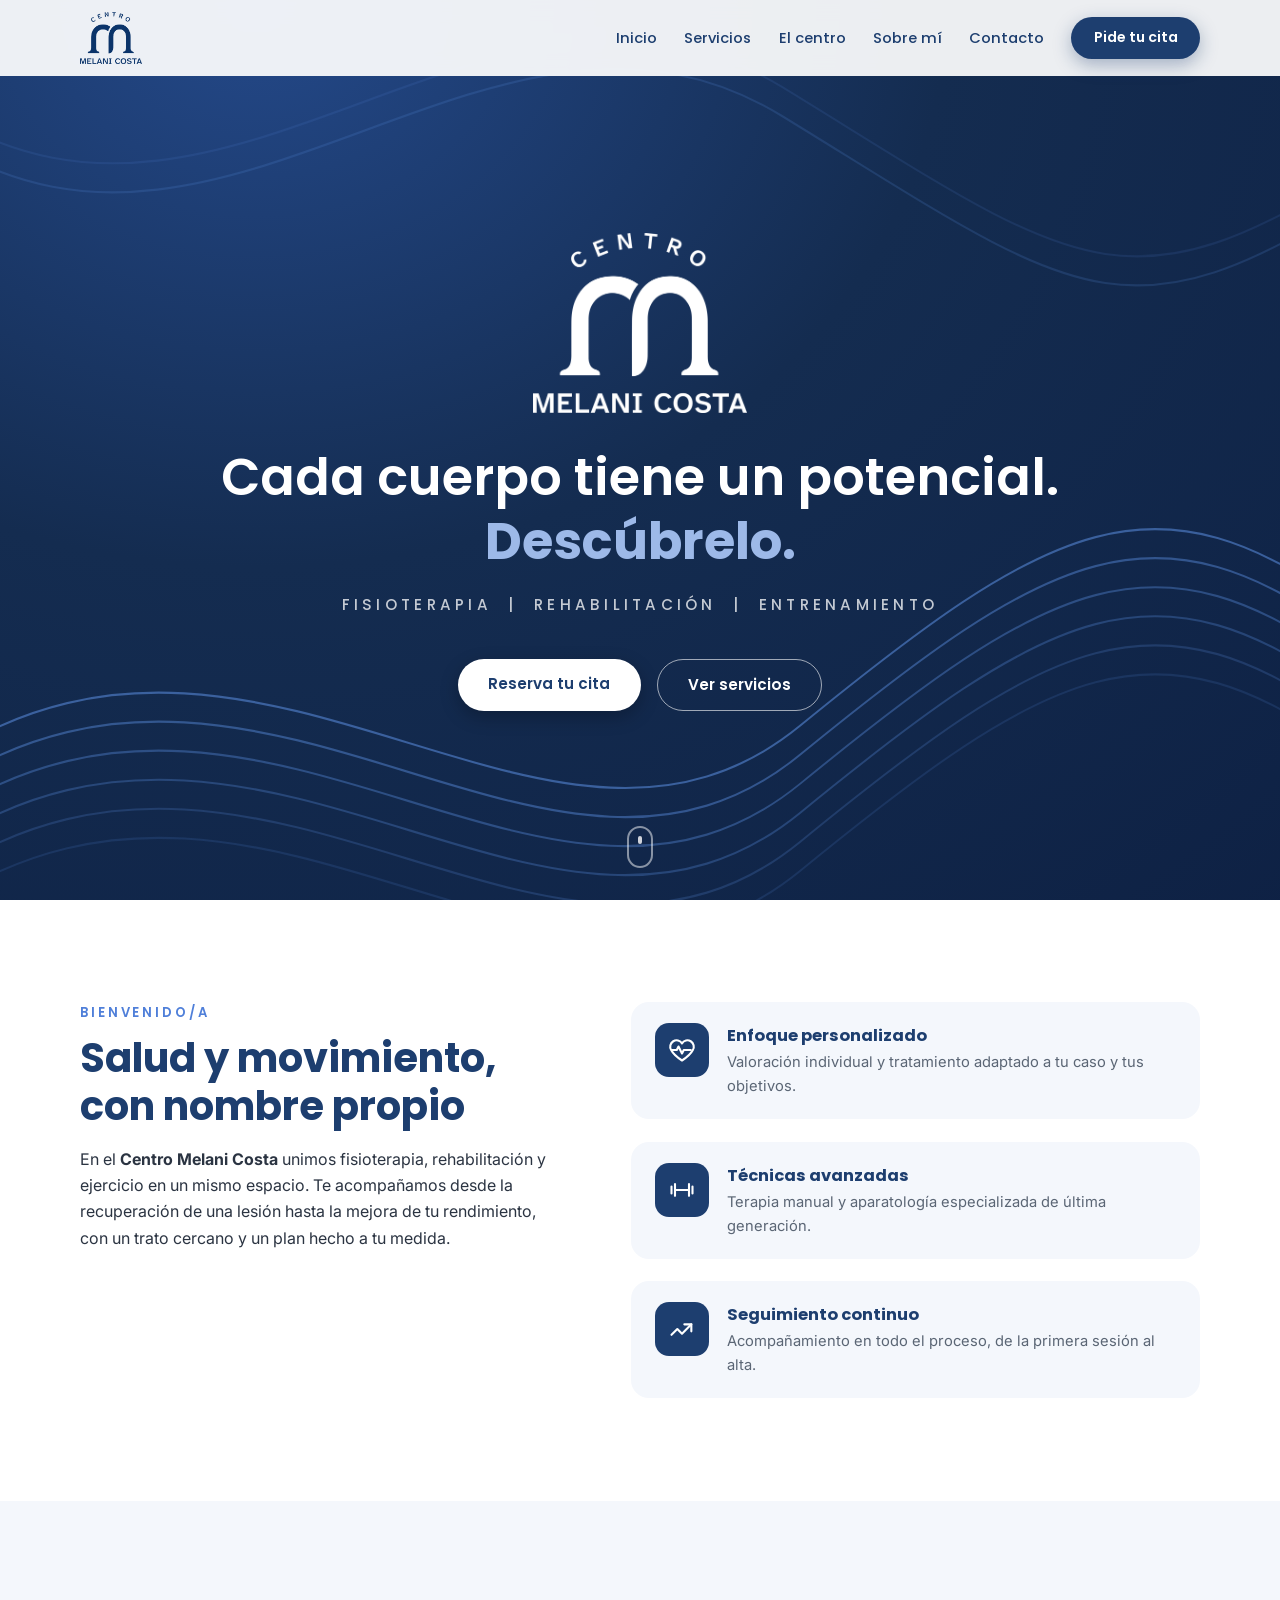
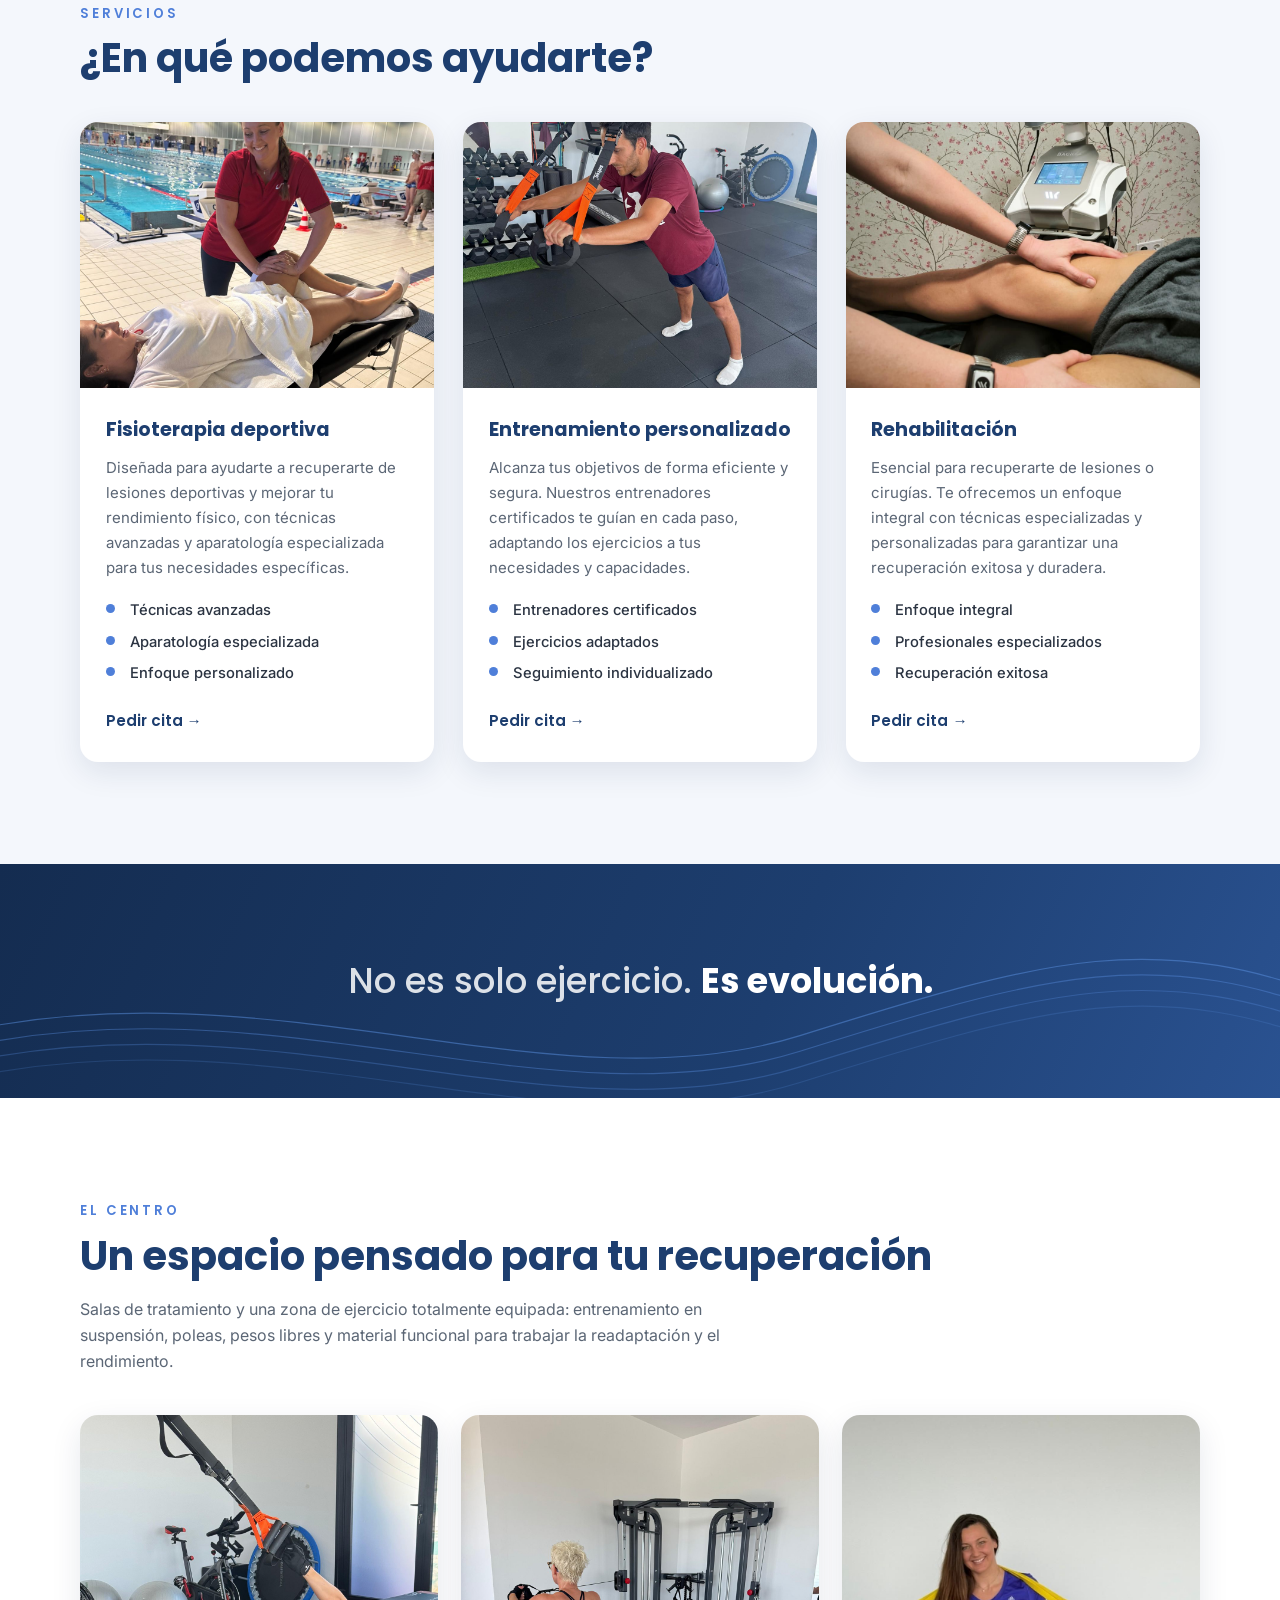
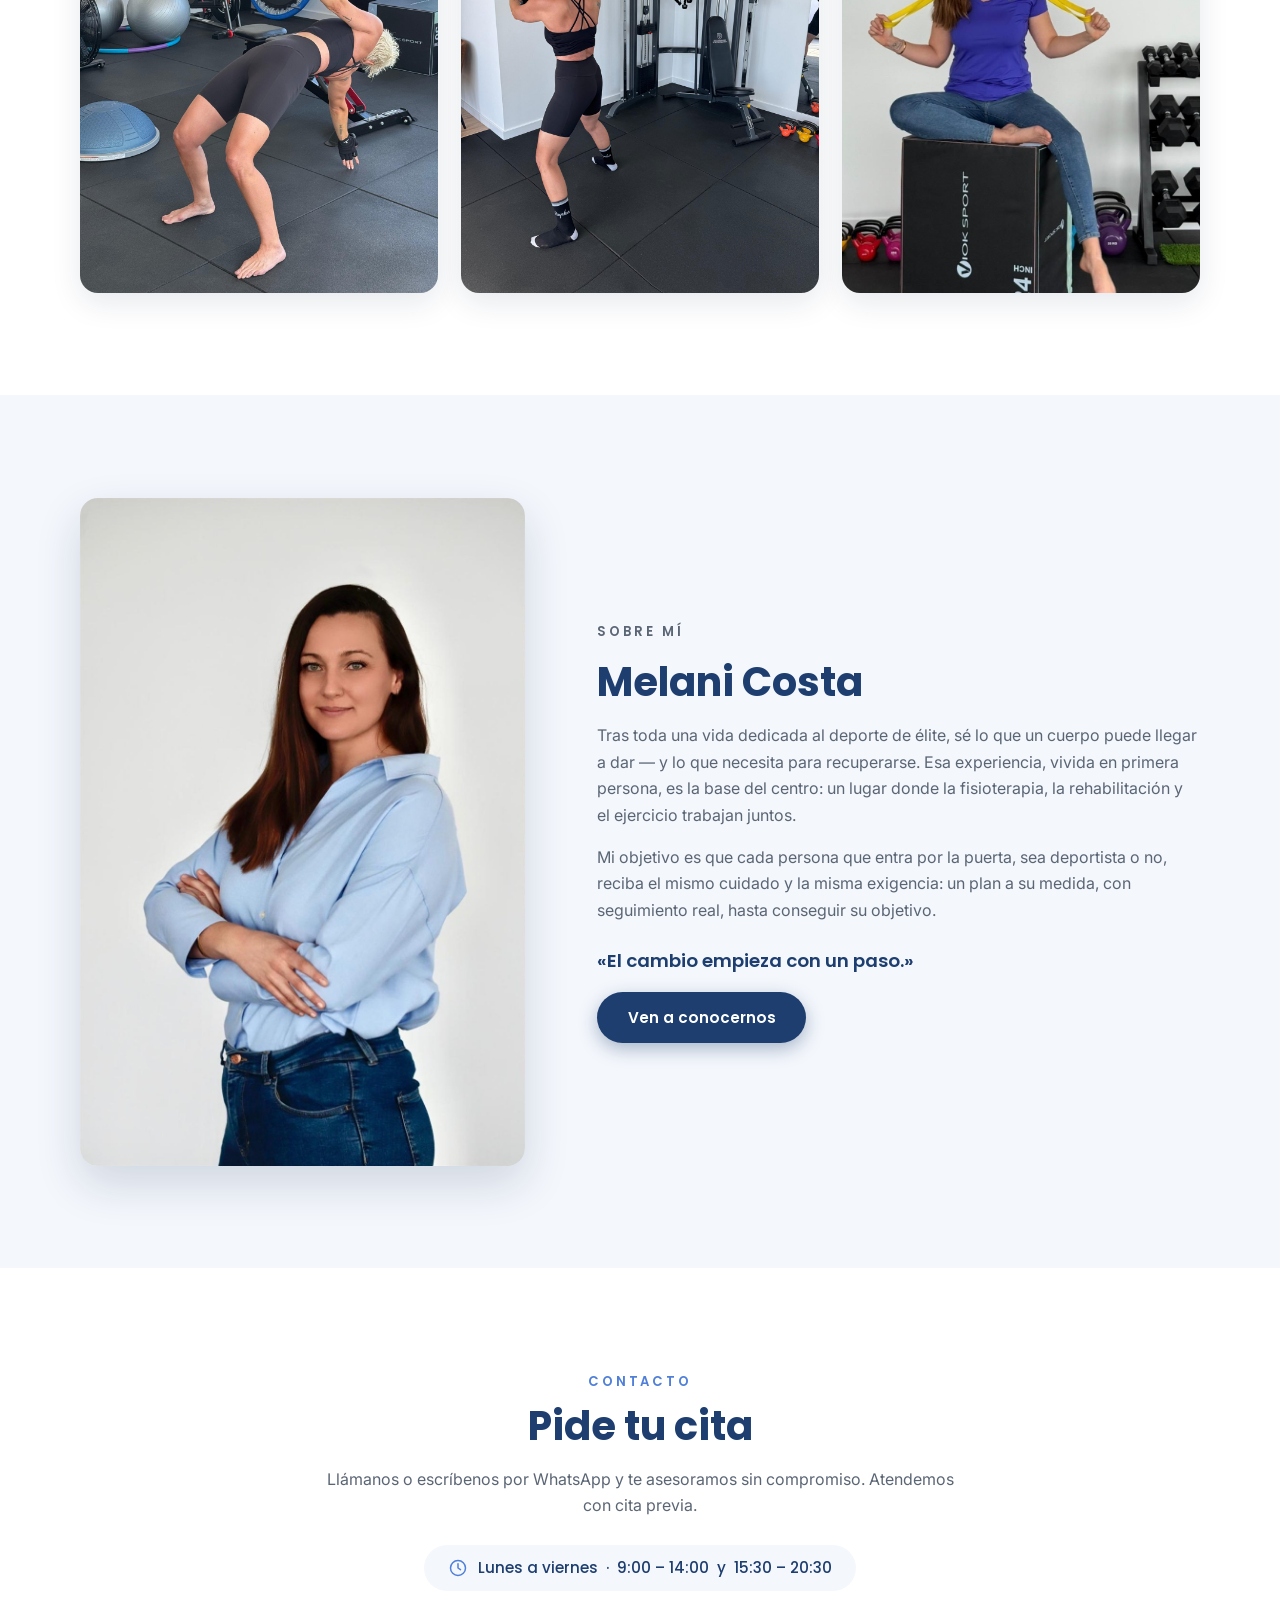
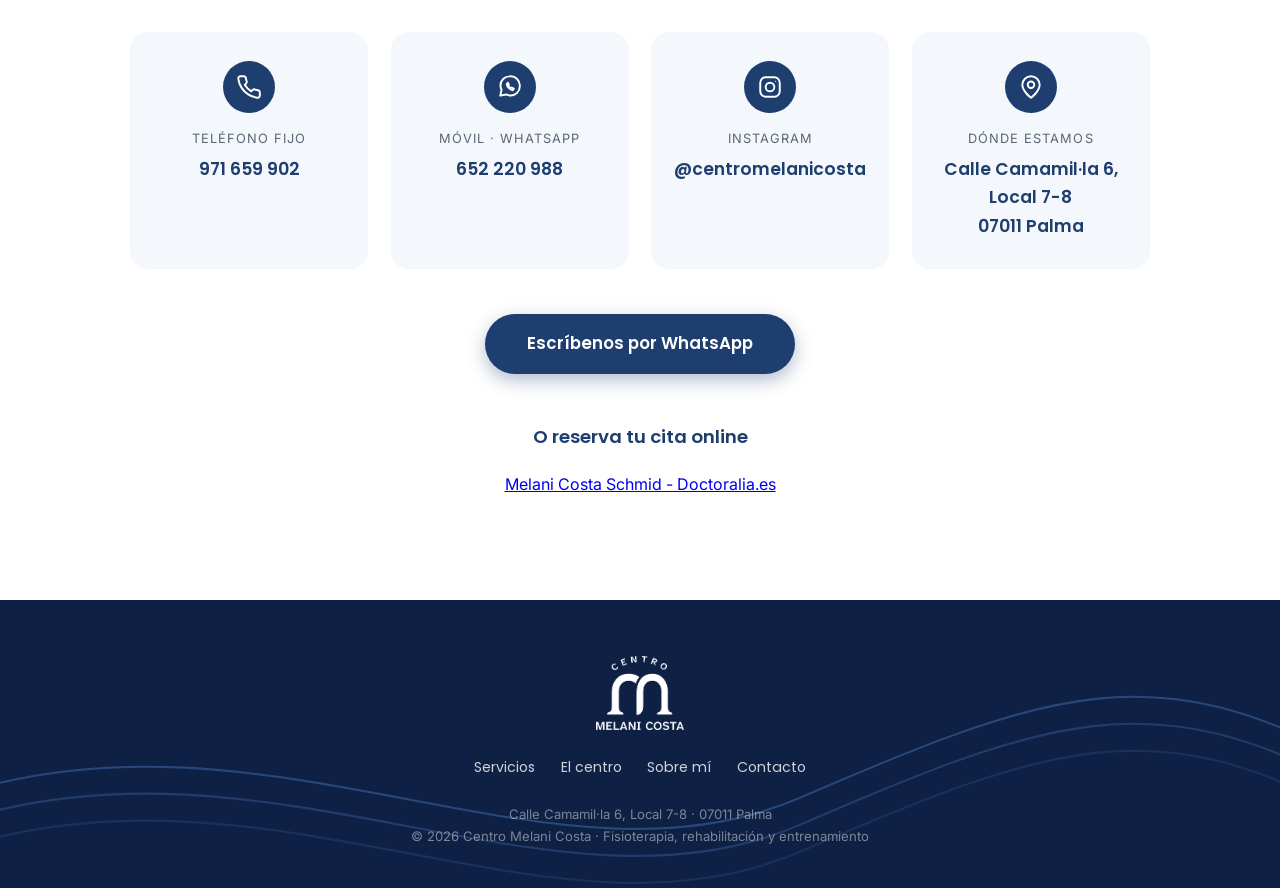
==== index.html @ c0343d30 "Update de horario" ====
<!DOCTYPE html>
<html lang="es">
<head>
  <meta charset="UTF-8">
  <meta name="viewport" content="width=device-width, initial-scale=1.0">
  <title>Centro Melani Costa · Fisioterapia, Rehabilitación y Entrenamiento</title>
  <meta name="description" content="Centro Melani Costa: fisioterapia deportiva, rehabilitación y entrenamiento personalizado. Cada cuerpo tiene un potencial. Descúbrelo.">
  <meta property="og:title" content="Centro Melani Costa">
  <meta property="og:description" content="Fisioterapia deportiva, rehabilitación y entrenamiento personalizado.">
  <meta property="og:type" content="website">
  <meta property="og:url" content="https://www.centromelanicosta.com">
  <link rel="icon" type="image/png" href="assets/img/logo.png">
  <link rel="preconnect" href="https://fonts.googleapis.com">
  <link rel="preconnect" href="https://fonts.gstatic.com" crossorigin>
  <link href="https://fonts.googleapis.com/css2?family=Poppins:wght@500;600;700&family=Inter:wght@400;500;600&display=swap" rel="stylesheet">
  <link rel="stylesheet" href="css/styles.css">
  <script type="application/ld+json">
  {
    "@context": "https://schema.org",
    "@type": "Physiotherapy",
    "name": "Centro Melani Costa",
    "description": "Fisioterapia deportiva, rehabilitación y entrenamiento personalizado en Palma de Mallorca.",
    "url": "https://www.centromelanicosta.com",
    "telephone": "+34971659902",
    "address": {
      "@type": "PostalAddress",
      "streetAddress": "Calle Camamil·la 6, Local 7-8",
      "postalCode": "07011",
      "addressLocality": "Palma",
      "addressRegion": "Illes Balears",
      "addressCountry": "ES"
    },
    "openingHoursSpecification": [
      {
        "@type": "OpeningHoursSpecification",
        "dayOfWeek": ["Monday", "Tuesday", "Wednesday", "Thursday", "Friday"],
        "opens": "09:00",
        "closes": "14:00"
      },
      {
        "@type": "OpeningHoursSpecification",
        "dayOfWeek": ["Monday", "Tuesday", "Wednesday", "Thursday", "Friday"],
        "opens": "15:30",
        "closes": "20:30"
      }
    ],
    "sameAs": ["https://www.instagram.com/centromelanicosta"]
  }
  </script>
</head>
<body>

  <!-- ============ HEADER ============ -->
  <header class="header" id="header">
    <div class="container header__inner">
      <a href="#inicio" class="header__logo">
        <img src="assets/img/logo.png" alt="Centro Melani Costa" class="header__logo-img">
      </a>
      <nav class="nav" id="nav">
        <a href="#inicio" class="nav__link">Inicio</a>
        <a href="#servicios" class="nav__link">Servicios</a>
        <a href="#centro" class="nav__link">El centro</a>
        <a href="#sobre-mi" class="nav__link">Sobre mí</a>
        <a href="#contacto" class="nav__link">Contacto</a>
        <a href="https://wa.me/34652220988" target="_blank" rel="noopener" class="btn btn--primary nav__cta">Pide tu cita</a>
      </nav>
      <button class="header__burger" id="burger" aria-label="Abrir menú" aria-expanded="false">
        <span></span><span></span><span></span>
      </button>
    </div>
  </header>

  <main>
    <!-- ============ HERO ============ -->
    <section class="hero" id="inicio">
      <div class="hero__waves" aria-hidden="true">
        <svg viewBox="0 0 1440 620" preserveAspectRatio="none">
          <g fill="none" stroke="#5b8fe0" stroke-width="1.5">
            <path d="M-60,520 C300,380 620,640 900,500 S1300,320 1520,420" opacity="0.55"/>
            <path d="M-60,540 C300,400 620,660 900,520 S1300,340 1520,440" opacity="0.45"/>
            <path d="M-60,560 C300,420 620,680 900,540 S1300,360 1520,460" opacity="0.38"/>
            <path d="M-60,580 C300,440 620,700 900,560 S1300,380 1520,480" opacity="0.3"/>
            <path d="M-60,600 C300,460 620,720 900,580 S1300,400 1520,500" opacity="0.22"/>
            <path d="M-60,620 C300,480 620,740 900,600 S1300,420 1520,520" opacity="0.15"/>
            <path d="M-60,100 C260,220 560,-40 880,80 S1260,240 1520,140" opacity="0.18"/>
            <path d="M-60,80 C260,200 560,-60 880,60 S1260,220 1520,120" opacity="0.12"/>
          </g>
        </svg>
      </div>
      <div class="container hero__content">
        <img src="assets/img/logo.png" alt="" class="hero__logo" aria-hidden="true">
        <h1 class="hero__title">Cada cuerpo tiene un potencial.<br><em>Descúbrelo.</em></h1>
        <p class="hero__tags">Fisioterapia&nbsp;&nbsp;|&nbsp;&nbsp;Rehabilitación&nbsp;&nbsp;|&nbsp;&nbsp;Entrenamiento</p>
        <div class="hero__actions">
          <a href="https://wa.me/34652220988" target="_blank" rel="noopener" class="btn btn--light">Reserva tu cita</a>
          <a href="#servicios" class="btn btn--ghost">Ver servicios</a>
        </div>
      </div>
      <a href="#servicios" class="hero__scroll" aria-label="Bajar a servicios"><span></span></a>
    </section>

    <!-- ============ INTRO ============ -->
    <section class="intro">
      <div class="container intro__grid">
        <div class="intro__text reveal">
          <p class="section__kicker">Bienvenido/a</p>
          <h2 class="section__title">Salud y movimiento,<br>con nombre propio</h2>
          <p>En el <strong>Centro Melani Costa</strong> unimos fisioterapia, rehabilitación y ejercicio en un mismo espacio. Te acompañamos desde la recuperación de una lesión hasta la mejora de tu rendimiento, con un trato cercano y un plan hecho a tu medida.</p>
        </div>
        <ul class="intro__features">
          <li class="feature reveal">
            <div class="feature__icon" aria-hidden="true">
              <svg viewBox="0 0 24 24" fill="none" stroke="currentColor" stroke-width="1.8" stroke-linecap="round" stroke-linejoin="round"><path d="M12 21s-7-4.6-9.3-9A5.4 5.4 0 0 1 12 6.3 5.4 5.4 0 0 1 21.3 12C19 16.4 12 21 12 21z"/><path d="M3.5 12h4l1.5-3 3 6 1.5-3h6"/></svg>
            </div>
            <h3>Enfoque personalizado</h3>
            <p>Valoración individual y tratamiento adaptado a tu caso y tus objetivos.</p>
          </li>
          <li class="feature reveal">
            <div class="feature__icon" aria-hidden="true">
              <svg viewBox="0 0 24 24" fill="none" stroke="currentColor" stroke-width="1.8" stroke-linecap="round" stroke-linejoin="round"><path d="M6 7v10M3 9v6M18 7v10M21 9v6M6 12h12"/></svg>
            </div>
            <h3>Técnicas avanzadas</h3>
            <p>Terapia manual y aparatología especializada de última generación.</p>
          </li>
          <li class="feature reveal">
            <div class="feature__icon" aria-hidden="true">
              <svg viewBox="0 0 24 24" fill="none" stroke="currentColor" stroke-width="1.8" stroke-linecap="round" stroke-linejoin="round"><path d="M3 17l5-5 4 4 8-8"/><path d="M14 8h6v6"/></svg>
            </div>
            <h3>Seguimiento continuo</h3>
            <p>Acompañamiento en todo el proceso, de la primera sesión al alta.</p>
          </li>
        </ul>
      </div>
    </section>

    <!-- ============ SERVICIOS ============ -->
    <section class="services" id="servicios">
      <div class="container">
        <p class="section__kicker reveal">Servicios</p>
        <h2 class="section__title reveal">¿En qué podemos ayudarte?</h2>
        <div class="services__grid">

          <article class="card reveal">
            <div class="card__media">
              <img src="assets/img/fisioterapia-deportiva.jpg" alt="Melani realizando fisioterapia deportiva a una nadadora junto a la piscina" loading="lazy">
            </div>
            <div class="card__body">
              <h3 class="card__title">Fisioterapia deportiva</h3>
              <p>Diseñada para ayudarte a recuperarte de lesiones deportivas y mejorar tu rendimiento físico, con técnicas avanzadas y aparatología especializada para tus necesidades específicas.</p>
              <ul class="card__list">
                <li>Técnicas avanzadas</li>
                <li>Aparatología especializada</li>
                <li>Enfoque personalizado</li>
              </ul>
              <a href="https://wa.me/34652220988?text=Hola%2C%20me%20gustar%C3%ADa%20pedir%20cita%20de%20fisioterapia%20deportiva" target="_blank" rel="noopener" class="card__link">Pedir cita →</a>
            </div>
          </article>

          <article class="card reveal">
            <div class="card__media">
              <img src="assets/img/entrenamiento-trx.jpg" alt="Entrenamiento personal con TRX en el gimnasio del centro" loading="lazy">
            </div>
            <div class="card__body">
              <h3 class="card__title">Entrenamiento personalizado</h3>
              <p>Alcanza tus objetivos de forma eficiente y segura. Nuestros entrenadores certificados te guían en cada paso, adaptando los ejercicios a tus necesidades y capacidades.</p>
              <ul class="card__list">
                <li>Entrenadores certificados</li>
                <li>Ejercicios adaptados</li>
                <li>Seguimiento individualizado</li>
              </ul>
              <a href="https://wa.me/34652220988?text=Hola%2C%20me%20interesa%20el%20entrenamiento%20personalizado" target="_blank" rel="noopener" class="card__link">Pedir cita →</a>
            </div>
          </article>

          <article class="card reveal">
            <div class="card__media">
              <img src="assets/img/aparatologia.jpg" alt="Tratamiento de rehabilitación con aparatología de tecarterapia" loading="lazy">
            </div>
            <div class="card__body">
              <h3 class="card__title">Rehabilitación</h3>
              <p>Esencial para recuperarte de lesiones o cirugías. Te ofrecemos un enfoque integral con técnicas especializadas y personalizadas para garantizar una recuperación exitosa y duradera.</p>
              <ul class="card__list">
                <li>Enfoque integral</li>
                <li>Profesionales especializados</li>
                <li>Recuperación exitosa</li>
              </ul>
              <a href="https://wa.me/34652220988?text=Hola%2C%20me%20gustar%C3%ADa%20informarme%20sobre%20rehabilitaci%C3%B3n" target="_blank" rel="noopener" class="card__link">Pedir cita →</a>
            </div>
          </article>

        </div>
      </div>
    </section>

    <!-- ============ FRASE ============ -->
    <section class="quote">
      <div class="quote__waves" aria-hidden="true">
        <svg viewBox="0 0 1440 300" preserveAspectRatio="none">
          <g fill="none" stroke="#5b8fe0" stroke-width="1.5">
            <path d="M-60,220 C300,120 620,320 900,220 S1300,80 1520,180" opacity="0.5"/>
            <path d="M-60,240 C300,140 620,340 900,240 S1300,100 1520,200" opacity="0.4"/>
            <path d="M-60,260 C300,160 620,360 900,260 S1300,120 1520,220" opacity="0.3"/>
            <path d="M-60,280 C300,180 620,380 900,280 S1300,140 1520,240" opacity="0.2"/>
          </g>
        </svg>
      </div>
      <div class="container reveal">
        <p class="quote__text">No es solo ejercicio. <strong>Es evolución.</strong></p>
      </div>
    </section>

    <!-- ============ EL CENTRO ============ -->
    <section class="center" id="centro">
      <div class="container">
        <p class="section__kicker reveal">El centro</p>
        <h2 class="section__title reveal">Un espacio pensado para tu recuperación</h2>
        <p class="section__lead reveal">Salas de tratamiento y una zona de ejercicio totalmente equipada: entrenamiento en suspensión, poleas, pesos libres y material funcional para trabajar la readaptación y el rendimiento.</p>
        <div class="center__gallery">
          <figure class="center__item reveal"><img src="assets/img/entrenamiento-funcional.jpg" alt="Ejercicio funcional con TRX en el gimnasio" loading="lazy"></figure>
          <figure class="center__item reveal"><img src="assets/img/gimnasio-polea.jpg" alt="Trabajo de fuerza en polea en el gimnasio del centro" loading="lazy"></figure>
          <figure class="center__item reveal"><img src="assets/img/melani-centro.jpg" alt="Melani Costa en la zona de entrenamiento del centro" loading="lazy"></figure>
        </div>
      </div>
    </section>

    <!-- ============ SOBRE MÍ ============ -->
    <section class="about" id="sobre-mi">
      <div class="container about__grid">
        <figure class="about__photo reveal">
          <img src="assets/img/melani-corporativa.jpg" alt="Melani Costa, fundadora del centro" loading="lazy">
        </figure>
        <div class="about__text reveal">
          <p class="section__kicker">Sobre mí</p>
          <h2 class="section__title">Melani Costa</h2>
          <p>Tras toda una vida dedicada al deporte de élite, sé lo que un cuerpo puede llegar a dar — y lo que necesita para recuperarse. Esa experiencia, vivida en primera persona, es la base del centro: un lugar donde la fisioterapia, la rehabilitación y el ejercicio trabajan juntos.</p>
          <p>Mi objetivo es que cada persona que entra por la puerta, sea deportista o no, reciba el mismo cuidado y la misma exigencia: un plan a su medida, con seguimiento real, hasta conseguir su objetivo.</p>
          <p class="about__quote">«El cambio empieza con un paso.»</p>
          <a href="#contacto" class="btn btn--primary">Ven a conocernos</a>
        </div>
      </div>
    </section>

    <!-- ============ CONTACTO ============ -->
    <section class="contact" id="contacto">
      <div class="container">
        <p class="section__kicker reveal">Contacto</p>
        <h2 class="section__title reveal">Pide tu cita</h2>
        <p class="section__lead reveal">Llámanos o escríbenos por WhatsApp y te asesoramos sin compromiso. Atendemos con cita previa.</p>
        <p class="contact__hours reveal">
          <svg viewBox="0 0 24 24" fill="none" stroke="currentColor" stroke-width="1.8" stroke-linecap="round" stroke-linejoin="round" aria-hidden="true"><circle cx="12" cy="12" r="9"/><path d="M12 7v5l3 2"/></svg>
          Lunes a viernes &nbsp;·&nbsp; 9:00 – 14:00 &nbsp;y&nbsp; 15:30 – 20:30
        </p>
        <div class="contact__grid">
          <a class="contact__item reveal" href="tel:+34971659902">
            <span class="contact__icon" aria-hidden="true">
              <svg viewBox="0 0 24 24" fill="none" stroke="currentColor" stroke-width="1.8" stroke-linecap="round" stroke-linejoin="round"><path d="M22 16.9v3a2 2 0 0 1-2.2 2 19.8 19.8 0 0 1-8.6-3.1 19.5 19.5 0 0 1-6-6A19.8 19.8 0 0 1 2.1 4.2 2 2 0 0 1 4.1 2h3a2 2 0 0 1 2 1.7c.1 1 .4 2 .7 2.9a2 2 0 0 1-.4 2.1L8.1 10a16 16 0 0 0 6 6l1.3-1.3a2 2 0 0 1 2.1-.4c.9.3 1.9.6 2.9.7a2 2 0 0 1 1.6 2z"/></svg>
            </span>
            <span class="contact__label">Teléfono fijo</span>
            <span class="contact__value">971 659 902</span>
          </a>
          <a class="contact__item reveal" href="https://wa.me/34652220988" target="_blank" rel="noopener">
            <span class="contact__icon" aria-hidden="true">
              <svg viewBox="0 0 24 24" fill="none" stroke="currentColor" stroke-width="1.8" stroke-linecap="round" stroke-linejoin="round"><path d="M21 11.5a8.4 8.4 0 0 1-8.4 8.4 8.6 8.6 0 0 1-4-1L3 20l1.2-5.4a8.3 8.3 0 0 1-1-4A8.4 8.4 0 0 1 11.6 2.2 8.4 8.4 0 0 1 21 11.5z"/><path d="M9 9.5c.5 2.5 3 5 5.5 5.5l1-1.5-2-1-1 .5c-.8-.5-1.5-1.2-2-2l.5-1-1-2z"/></svg>
            </span>
            <span class="contact__label">Móvil · WhatsApp</span>
            <span class="contact__value">652 220 988</span>
          </a>
          <a class="contact__item reveal" href="https://www.instagram.com/centromelanicosta" target="_blank" rel="noopener">
            <span class="contact__icon" aria-hidden="true">
              <svg viewBox="0 0 24 24" fill="none" stroke="currentColor" stroke-width="1.8" stroke-linecap="round" stroke-linejoin="round"><rect x="3" y="3" width="18" height="18" rx="5"/><circle cx="12" cy="12" r="4"/><circle cx="17.2" cy="6.8" r="0.6" fill="currentColor" stroke="none"/></svg>
            </span>
            <span class="contact__label">Instagram</span>
            <span class="contact__value">@centromelanicosta</span>
          </a>
          <a class="contact__item reveal" href="https://www.google.com/maps/search/?api=1&query=Calle%20Camamil%C2%B7la%206%2C%2007011%20Palma%2C%20Espa%C3%B1a" target="_blank" rel="noopener">
            <span class="contact__icon" aria-hidden="true">
              <svg viewBox="0 0 24 24" fill="none" stroke="currentColor" stroke-width="1.8" stroke-linecap="round" stroke-linejoin="round"><path d="M20 10c0 6-8 12-8 12s-8-6-8-12a8 8 0 0 1 16 0z"/><circle cx="12" cy="10" r="3"/></svg>
            </span>
            <span class="contact__label">Dónde estamos</span>
            <span class="contact__value">Calle Camamil·la 6, Local 7-8<br>07011 Palma</span>
          </a>
        </div>
        <div class="contact__cta reveal">
          <a href="https://wa.me/34652220988?text=Hola%2C%20me%20gustar%C3%ADa%20pedir%20una%20cita" target="_blank" rel="noopener" class="btn btn--primary btn--lg">Escríbenos por WhatsApp</a>
        </div>
        <div class="contact__widget reveal">
          <h3 class="contact__widget-title">O reserva tu cita online</h3>
          <a id="zl-url" class="zl-url" href="https://www.doctoralia.es/melani-costa-schmid/fisioterapeuta/palma-de-mallorca" rel="nofollow" data-zlw-doctor="melani-costa-schmid" data-zlw-type="big" data-zlw-opinion="false" data-zlw-hide-branding="true" data-zlw-saas-only="true" data-zlw-a11y-title="Widget de reserva de citas médicas">Melani Costa Schmid - Doctoralia.es</a><script>!function($_x,_s,id){var js,fjs=$_x.getElementsByTagName(_s)[0];if(!$_x.getElementById(id)){js = $_x.createElement(_s);js.id = id;js.src = "//platform.docplanner.com/js/widget.js";fjs.parentNode.insertBefore(js,fjs);}}(document,"script","zl-widget-s");</script>
        </div>
      </div>
    </section>
  </main>

  <!-- ============ FOOTER ============ -->
  <footer class="footer">
    <div class="footer__waves" aria-hidden="true">
      <svg viewBox="0 0 1440 160" preserveAspectRatio="none">
        <g fill="none" stroke="#5b8fe0" stroke-width="1.2">
          <path d="M-60,110 C300,50 620,170 900,110 S1300,30 1520,90" opacity="0.35"/>
          <path d="M-60,125 C300,65 620,185 900,125 S1300,45 1520,105" opacity="0.25"/>
          <path d="M-60,140 C300,80 620,200 900,140 S1300,60 1520,120" opacity="0.15"/>
        </g>
      </svg>
    </div>
    <div class="container footer__inner">
      <img src="assets/img/logo.png" alt="Centro Melani Costa" class="footer__logo">
      <nav class="footer__nav">
        <a href="#servicios">Servicios</a>
        <a href="#centro">El centro</a>
        <a href="#sobre-mi">Sobre mí</a>
        <a href="#contacto">Contacto</a>
      </nav>
      <p class="footer__copy">Calle Camamil·la 6, Local 7-8 · 07011 Palma</p>
      <p class="footer__copy">© <span id="year">2026</span> Centro Melani Costa · Fisioterapia, rehabilitación y entrenamiento</p>
    </div>
  </footer>

  <script src="js/main.js"></script>
</body>
</html>
---- css/styles.css ----
/* ==========================================================================
   Centro Melani Costa — estilos
   Paleta tomada del logotipo: azul marino corporativo + azules de las ondas
   ========================================================================== */

:root {
  --navy: #1d3e6f;
  --navy-dark: #142c50;
  --navy-deep: #0e2144;
  --blue: #4f7fd9;
  --blue-light: #9db9e8;
  --bg: #ffffff;
  --bg-soft: #f4f7fc;
  --text: #2b3442;
  --text-soft: #5b6675;
  --white: #ffffff;
  --radius: 18px;
  --shadow: 0 10px 30px rgba(20, 44, 80, 0.10);
  --shadow-lg: 0 18px 45px rgba(20, 44, 80, 0.16);
  --font-head: "Poppins", sans-serif;
  --font-body: "Inter", sans-serif;
  --header-h: 76px;
}

* { margin: 0; padding: 0; box-sizing: border-box; }

html { scroll-behavior: smooth; scroll-padding-top: var(--header-h); }

body {
  font-family: var(--font-body);
  color: var(--text);
  background: var(--bg);
  line-height: 1.65;
  -webkit-font-smoothing: antialiased;
}

img { max-width: 100%; display: block; }

.container {
  width: min(1120px, 92%);
  margin-inline: auto;
}

/* ---------- tipografía de sección ---------- */
.section__kicker {
  font-family: var(--font-head);
  font-weight: 600;
  font-size: 0.82rem;
  letter-spacing: 0.22em;
  text-transform: uppercase;
  color: var(--blue);
  margin-bottom: 0.6rem;
}

.section__title {
  font-family: var(--font-head);
  font-weight: 700;
  font-size: clamp(1.7rem, 3.4vw, 2.5rem);
  line-height: 1.2;
  color: var(--navy);
  margin-bottom: 1rem;
}

.section__lead {
  max-width: 640px;
  color: var(--text-soft);
  margin-bottom: 2.5rem;
}

section { padding: clamp(4rem, 8vw, 6.5rem) 0; }

/* ---------- botones ---------- */
.btn {
  display: inline-block;
  font-family: var(--font-head);
  font-weight: 600;
  font-size: 0.95rem;
  padding: 0.8rem 1.9rem;
  border-radius: 999px;
  text-decoration: none;
  transition: transform 0.2s ease, box-shadow 0.2s ease, background 0.2s ease, color 0.2s ease;
}

.btn:hover { transform: translateY(-2px); }

.btn--primary {
  background: var(--navy);
  color: var(--white);
  box-shadow: 0 6px 18px rgba(29, 62, 111, 0.35);
}
.btn--primary:hover { background: var(--navy-dark); }

.btn--light {
  background: var(--white);
  color: var(--navy);
  box-shadow: 0 6px 18px rgba(0, 0, 0, 0.25);
}

.btn--ghost {
  color: var(--white);
  border: 1.5px solid rgba(255, 255, 255, 0.6);
}
.btn--ghost:hover { background: rgba(255, 255, 255, 0.12); }

.btn--lg { padding: 1rem 2.6rem; font-size: 1.05rem; }

/* ==========================================================================
   Header
   ========================================================================== */
.header {
  position: fixed;
  inset: 0 0 auto 0;
  height: var(--header-h);
  background: rgba(255, 255, 255, 0.92);
  backdrop-filter: blur(10px);
  z-index: 100;
  transition: box-shadow 0.25s ease;
}

.header.is-scrolled { box-shadow: 0 4px 20px rgba(20, 44, 80, 0.12); }

.header__inner {
  height: 100%;
  display: flex;
  align-items: center;
  justify-content: space-between;
  gap: 1rem;
}

.header__logo-img { height: 52px; width: auto; }

.nav {
  display: flex;
  align-items: center;
  gap: 1.7rem;
}

.nav__link {
  font-family: var(--font-head);
  font-weight: 500;
  font-size: 0.92rem;
  color: var(--navy);
  text-decoration: none;
  position: relative;
}

.nav__link::after {
  content: "";
  position: absolute;
  left: 0; bottom: -5px;
  width: 0; height: 2px;
  background: var(--blue);
  transition: width 0.25s ease;
}

.nav__link:hover::after { width: 100%; }

.nav__cta { padding: 0.6rem 1.4rem; font-size: 0.88rem; }

.header__burger {
  display: none;
  flex-direction: column;
  justify-content: center;
  gap: 5px;
  width: 44px; height: 44px;
  background: none;
  border: 0;
  cursor: pointer;
}

.header__burger span {
  display: block;
  width: 24px; height: 2px;
  margin-inline: auto;
  background: var(--navy);
  border-radius: 2px;
  transition: transform 0.25s ease, opacity 0.25s ease;
}

.header__burger.is-open span:nth-child(1) { transform: translateY(7px) rotate(45deg); }
.header__burger.is-open span:nth-child(2) { opacity: 0; }
.header__burger.is-open span:nth-child(3) { transform: translateY(-7px) rotate(-45deg); }

/* ==========================================================================
   Hero
   ========================================================================== */
.hero {
  position: relative;
  min-height: 100svh;
  display: flex;
  align-items: center;
  justify-content: center;
  text-align: center;
  background: radial-gradient(120% 140% at 20% 0%, #24498a 0%, var(--navy-dark) 45%, var(--navy-deep) 100%);
  overflow: hidden;
  padding: calc(var(--header-h) + 2rem) 0 4rem;
}

.hero__waves,
.quote__waves,
.footer__waves {
  position: absolute;
  inset: 0;
  pointer-events: none;
}

.hero__waves svg,
.quote__waves svg,
.footer__waves svg {
  width: 100%;
  height: 100%;
}

.hero__content { position: relative; }

.hero__logo {
  height: clamp(120px, 20vw, 180px);
  width: auto;
  margin: 0 auto 2rem;
  /* logo azul marino → blanco */
  filter: brightness(0) invert(1);
}

.hero__title {
  font-family: var(--font-head);
  font-weight: 600;
  font-size: clamp(1.9rem, 4.5vw, 3.2rem);
  line-height: 1.25;
  color: var(--white);
  margin-bottom: 1.2rem;
}

.hero__title em {
  font-style: normal;
  font-weight: 700;
  color: var(--blue-light);
}

.hero__tags {
  font-family: var(--font-head);
  font-weight: 500;
  font-size: clamp(0.8rem, 1.6vw, 0.95rem);
  letter-spacing: 0.28em;
  text-transform: uppercase;
  color: rgba(255, 255, 255, 0.75);
  margin-bottom: 2.6rem;
}

.hero__actions {
  display: flex;
  gap: 1rem;
  justify-content: center;
  flex-wrap: wrap;
}

.hero__scroll {
  position: absolute;
  bottom: 2rem;
  left: 50%;
  transform: translateX(-50%);
  width: 26px; height: 42px;
  border: 2px solid rgba(255, 255, 255, 0.5);
  border-radius: 999px;
}

.hero__scroll span {
  position: absolute;
  top: 8px; left: 50%;
  width: 4px; height: 8px;
  margin-left: -2px;
  background: rgba(255, 255, 255, 0.8);
  border-radius: 4px;
  animation: scrollhint 1.8s ease-in-out infinite;
}

@keyframes scrollhint {
  0%   { transform: translateY(0); opacity: 1; }
  70%  { transform: translateY(12px); opacity: 0; }
  100% { transform: translateY(0); opacity: 0; }
}

/* ==========================================================================
   Intro
   ========================================================================== */
.intro { background: var(--bg); }

.intro__grid {
  display: grid;
  grid-template-columns: 1fr 1.2fr;
  gap: clamp(2rem, 6vw, 5rem);
  align-items: start;
}

.intro__features {
  list-style: none;
  display: grid;
  gap: 1.4rem;
}

.feature {
  display: grid;
  grid-template-columns: 54px 1fr;
  grid-template-rows: auto auto;
  column-gap: 1.1rem;
  padding: 1.3rem 1.5rem;
  background: var(--bg-soft);
  border-radius: var(--radius);
}

.feature__icon {
  grid-row: 1 / 3;
  width: 54px; height: 54px;
  display: grid;
  place-items: center;
  background: var(--navy);
  color: var(--white);
  border-radius: 14px;
}

.feature__icon svg { width: 28px; height: 28px; }

.feature h3 {
  font-family: var(--font-head);
  font-size: 1.02rem;
  color: var(--navy);
}

.feature p { font-size: 0.92rem; color: var(--text-soft); }

/* ==========================================================================
   Servicios
   ========================================================================== */
.services { background: var(--bg-soft); }

.services__grid {
  margin-top: 2.5rem;
  display: grid;
  grid-template-columns: repeat(3, 1fr);
  gap: 1.8rem;
}

.card {
  background: var(--white);
  border-radius: var(--radius);
  overflow: hidden;
  box-shadow: var(--shadow);
  display: flex;
  flex-direction: column;
  transition: transform 0.25s ease, box-shadow 0.25s ease;
}

.card:hover { transform: translateY(-6px); box-shadow: var(--shadow-lg); }

.card__media { aspect-ratio: 4 / 3; overflow: hidden; }

.card__media img {
  width: 100%; height: 100%;
  object-fit: cover;
  transition: transform 0.4s ease;
}

.card:hover .card__media img { transform: scale(1.05); }

.card__body {
  padding: 1.6rem 1.6rem 1.8rem;
  display: flex;
  flex-direction: column;
  flex: 1;
}

.card__title {
  font-family: var(--font-head);
  font-size: 1.2rem;
  color: var(--navy);
  margin-bottom: 0.7rem;
}

.card__body > p { font-size: 0.94rem; color: var(--text-soft); }

.card__list {
  list-style: none;
  margin: 1.1rem 0 1.4rem;
  display: grid;
  gap: 0.45rem;
}

.card__list li {
  font-size: 0.92rem;
  font-weight: 500;
  color: var(--text);
  padding-left: 1.5rem;
  position: relative;
}

.card__list li::before {
  content: "";
  position: absolute;
  left: 0; top: 0.42em;
  width: 9px; height: 9px;
  border-radius: 50%;
  background: var(--blue);
}

.card__link {
  margin-top: auto;
  font-family: var(--font-head);
  font-weight: 600;
  font-size: 0.95rem;
  color: var(--navy);
  text-decoration: none;
}

.card__link:hover { color: var(--blue); }

/* ==========================================================================
   Cita / frase
   ========================================================================== */
.quote {
  position: relative;
  background: linear-gradient(115deg, var(--navy-dark), var(--navy) 60%, #2a5291);
  overflow: hidden;
  text-align: center;
  padding: clamp(3.5rem, 7vw, 5.5rem) 0;
}

.quote .container { position: relative; }

.quote__text {
  font-family: var(--font-head);
  font-weight: 500;
  font-size: clamp(1.4rem, 3.2vw, 2.2rem);
  color: rgba(255, 255, 255, 0.85);
}

.quote__text strong { font-weight: 700; color: var(--white); }

/* ==========================================================================
   El centro
   ========================================================================== */
.center__gallery {
  display: grid;
  grid-template-columns: repeat(3, 1fr);
  gap: 1.4rem;
}

.center__item {
  border-radius: var(--radius);
  overflow: hidden;
  box-shadow: var(--shadow);
  aspect-ratio: 3 / 4;
}

.center__item img {
  width: 100%; height: 100%;
  object-fit: cover;
  transition: transform 0.4s ease;
}

.center__item:hover img { transform: scale(1.04); }

/* ==========================================================================
   Sobre mí
   ========================================================================== */
.about { background: var(--bg-soft); }

.about__grid {
  display: grid;
  grid-template-columns: 0.85fr 1.15fr;
  gap: clamp(2rem, 6vw, 4.5rem);
  align-items: center;
}

.about__photo {
  border-radius: var(--radius);
  overflow: hidden;
  box-shadow: var(--shadow-lg);
}

.about__text p { margin-bottom: 1rem; color: var(--text-soft); }

.about__quote {
  font-family: var(--font-head);
  font-weight: 600;
  font-size: 1.15rem;
  color: var(--navy) !important;
  margin: 1.4rem 0 1.8rem;
}

/* ==========================================================================
   Contacto
   ========================================================================== */
.contact { text-align: center; }

.contact .section__lead { margin-inline: auto; }

.contact__hours {
  display: inline-flex;
  align-items: center;
  gap: 0.6rem;
  margin: -1.2rem auto 2.6rem;
  padding: 0.65rem 1.5rem;
  background: var(--bg-soft);
  border-radius: 999px;
  font-family: var(--font-head);
  font-weight: 500;
  font-size: 0.95rem;
  color: var(--navy);
}

.contact__hours svg { width: 20px; height: 20px; color: var(--blue); flex-shrink: 0; }

.contact__grid {
  display: grid;
  grid-template-columns: repeat(4, 1fr);
  gap: 1.4rem;
  max-width: 1020px;
  margin: 0 auto 2.8rem;
}

.contact__item {
  display: flex;
  flex-direction: column;
  align-items: center;
  gap: 0.35rem;
  padding: 1.8rem 1.2rem;
  background: var(--bg-soft);
  border-radius: var(--radius);
  text-decoration: none;
  transition: transform 0.25s ease, box-shadow 0.25s ease;
}

.contact__item:hover { transform: translateY(-4px); box-shadow: var(--shadow); }

.contact__icon {
  width: 52px; height: 52px;
  display: grid;
  place-items: center;
  background: var(--navy);
  color: var(--white);
  border-radius: 50%;
  margin-bottom: 0.6rem;
}

.contact__icon svg { width: 26px; height: 26px; }

.contact__label {
  font-size: 0.8rem;
  letter-spacing: 0.08em;
  text-transform: uppercase;
  color: var(--text-soft);
}

.contact__value {
  font-family: var(--font-head);
  font-weight: 600;
  font-size: 1.08rem;
  color: var(--navy);
}

.contact__widget {
  max-width: 560px;
  margin: 3rem auto 0;
}

.contact__widget-title {
  font-family: var(--font-head);
  font-weight: 600;
  font-size: 1.15rem;
  color: var(--navy);
  margin-bottom: 1.2rem;
}

/* ==========================================================================
   Footer
   ========================================================================== */
.footer {
  position: relative;
  background: var(--navy-deep);
  overflow: hidden;
  padding: 3.5rem 0 2.5rem;
  text-align: center;
}

.footer__inner { position: relative; }

.footer__logo {
  height: 74px;
  width: auto;
  margin: 0 auto 1.6rem;
  filter: brightness(0) invert(1);
}

.footer__nav {
  display: flex;
  justify-content: center;
  flex-wrap: wrap;
  gap: 1.6rem;
  margin-bottom: 1.6rem;
}

.footer__nav a {
  font-family: var(--font-head);
  font-size: 0.88rem;
  color: rgba(255, 255, 255, 0.8);
  text-decoration: none;
}

.footer__nav a:hover { color: var(--white); }

.footer__copy {
  font-size: 0.82rem;
  color: rgba(255, 255, 255, 0.45);
}

/* ==========================================================================
   Animaciones de aparición
   ========================================================================== */
.reveal {
  opacity: 0;
  transform: translateY(24px);
  transition: opacity 0.6s ease, transform 0.6s ease;
}

.reveal.is-visible {
  opacity: 1;
  transform: none;
}

@media (prefers-reduced-motion: reduce) {
  html { scroll-behavior: auto; }
  .reveal { opacity: 1; transform: none; transition: none; }
  .hero__scroll span { animation: none; }
}

/* ==========================================================================
   Responsive
   ========================================================================== */
@media (max-width: 960px) {
  .services__grid { grid-template-columns: 1fr 1fr; }
  .contact__grid { grid-template-columns: 1fr 1fr; max-width: 640px; }
  .intro__grid { grid-template-columns: 1fr; }
  .about__grid { grid-template-columns: 1fr; }
  .about__photo { max-width: 420px; }
}

@media (max-width: 720px) {
  .header__burger { display: flex; }

  .nav {
    position: fixed;
    top: var(--header-h);
    left: 0; right: 0;
    flex-direction: column;
    align-items: center;
    gap: 1.4rem;
    padding: 2rem 0 2.4rem;
    background: var(--white);
    box-shadow: 0 18px 30px rgba(20, 44, 80, 0.15);
    transform: translateY(-130%);
    transition: transform 0.3s ease;
    z-index: 90;
  }

  .nav.is-open { transform: translateY(0); }

  .nav__link { font-size: 1.05rem; }

  .services__grid { grid-template-columns: 1fr; }
  .center__gallery { grid-template-columns: 1fr; }
  .center__item { aspect-ratio: 4 / 3; }
  .contact__grid { grid-template-columns: 1fr; max-width: 420px; }
}
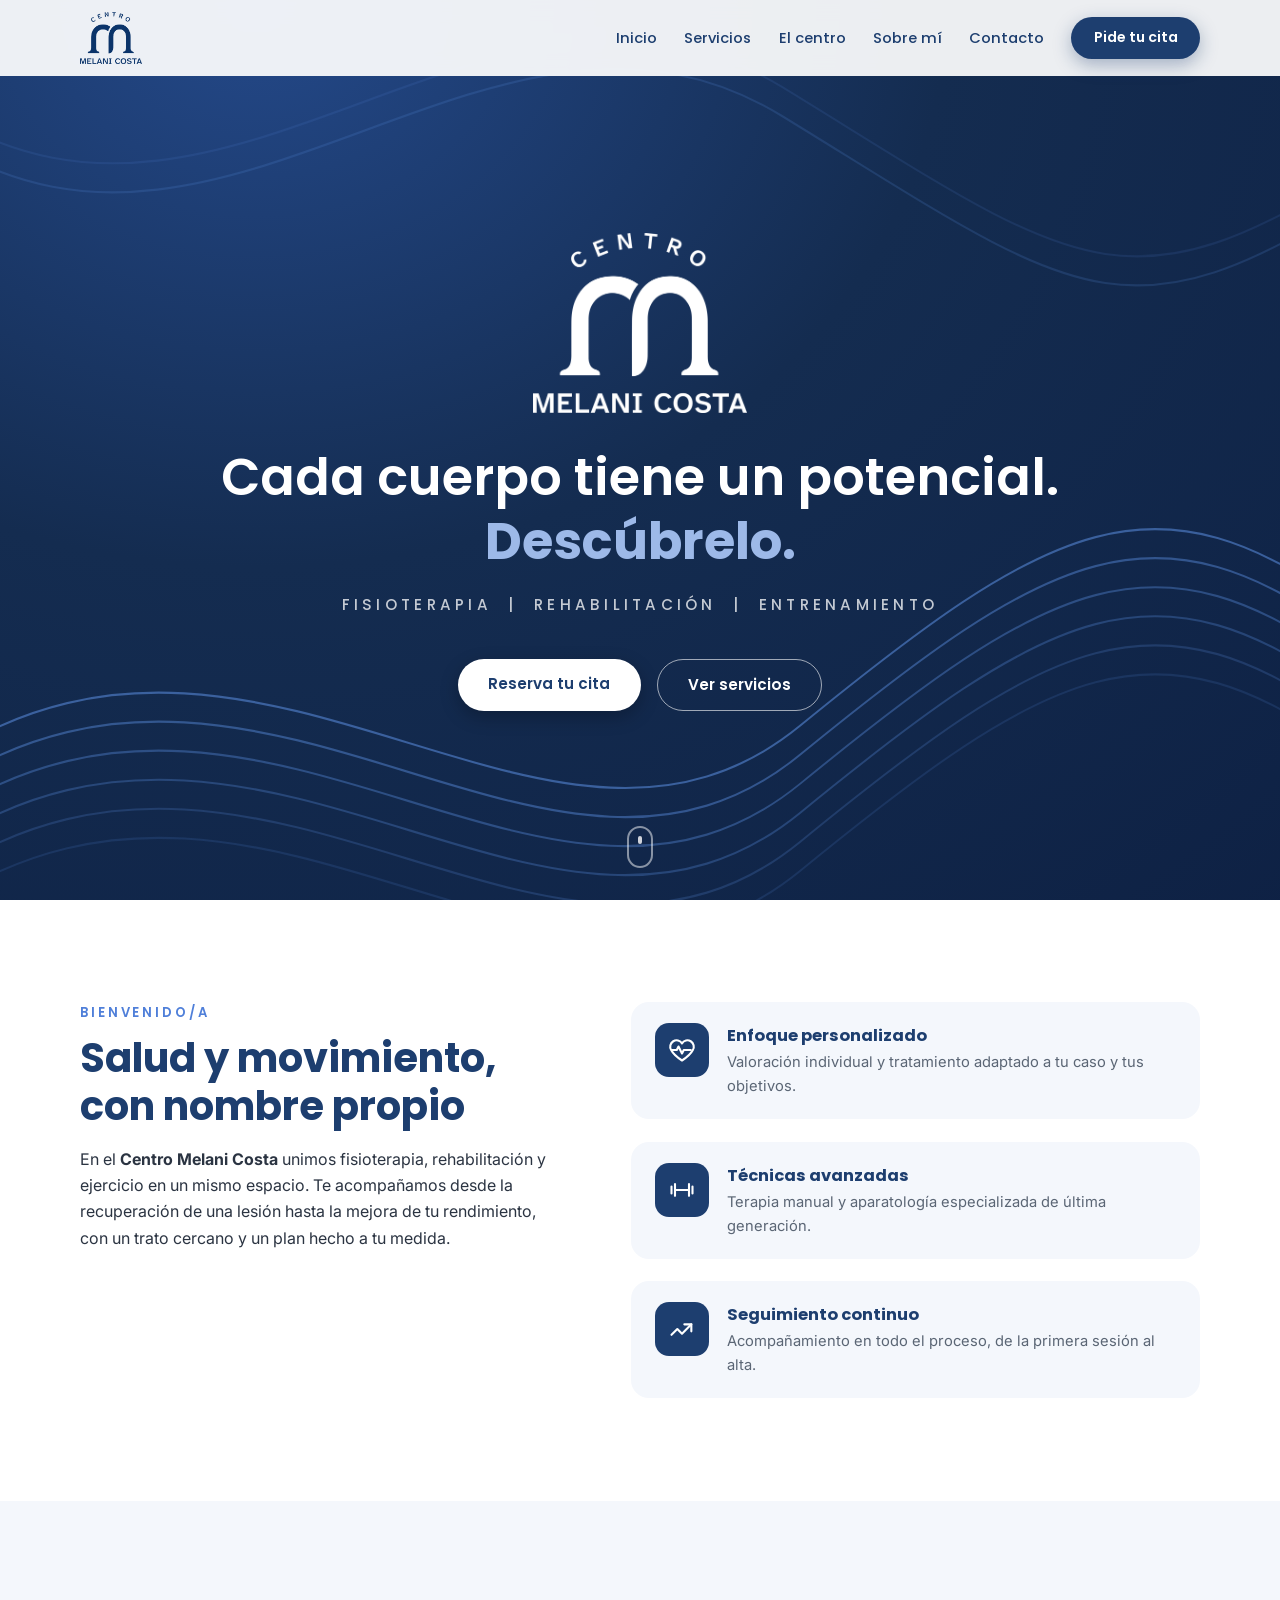
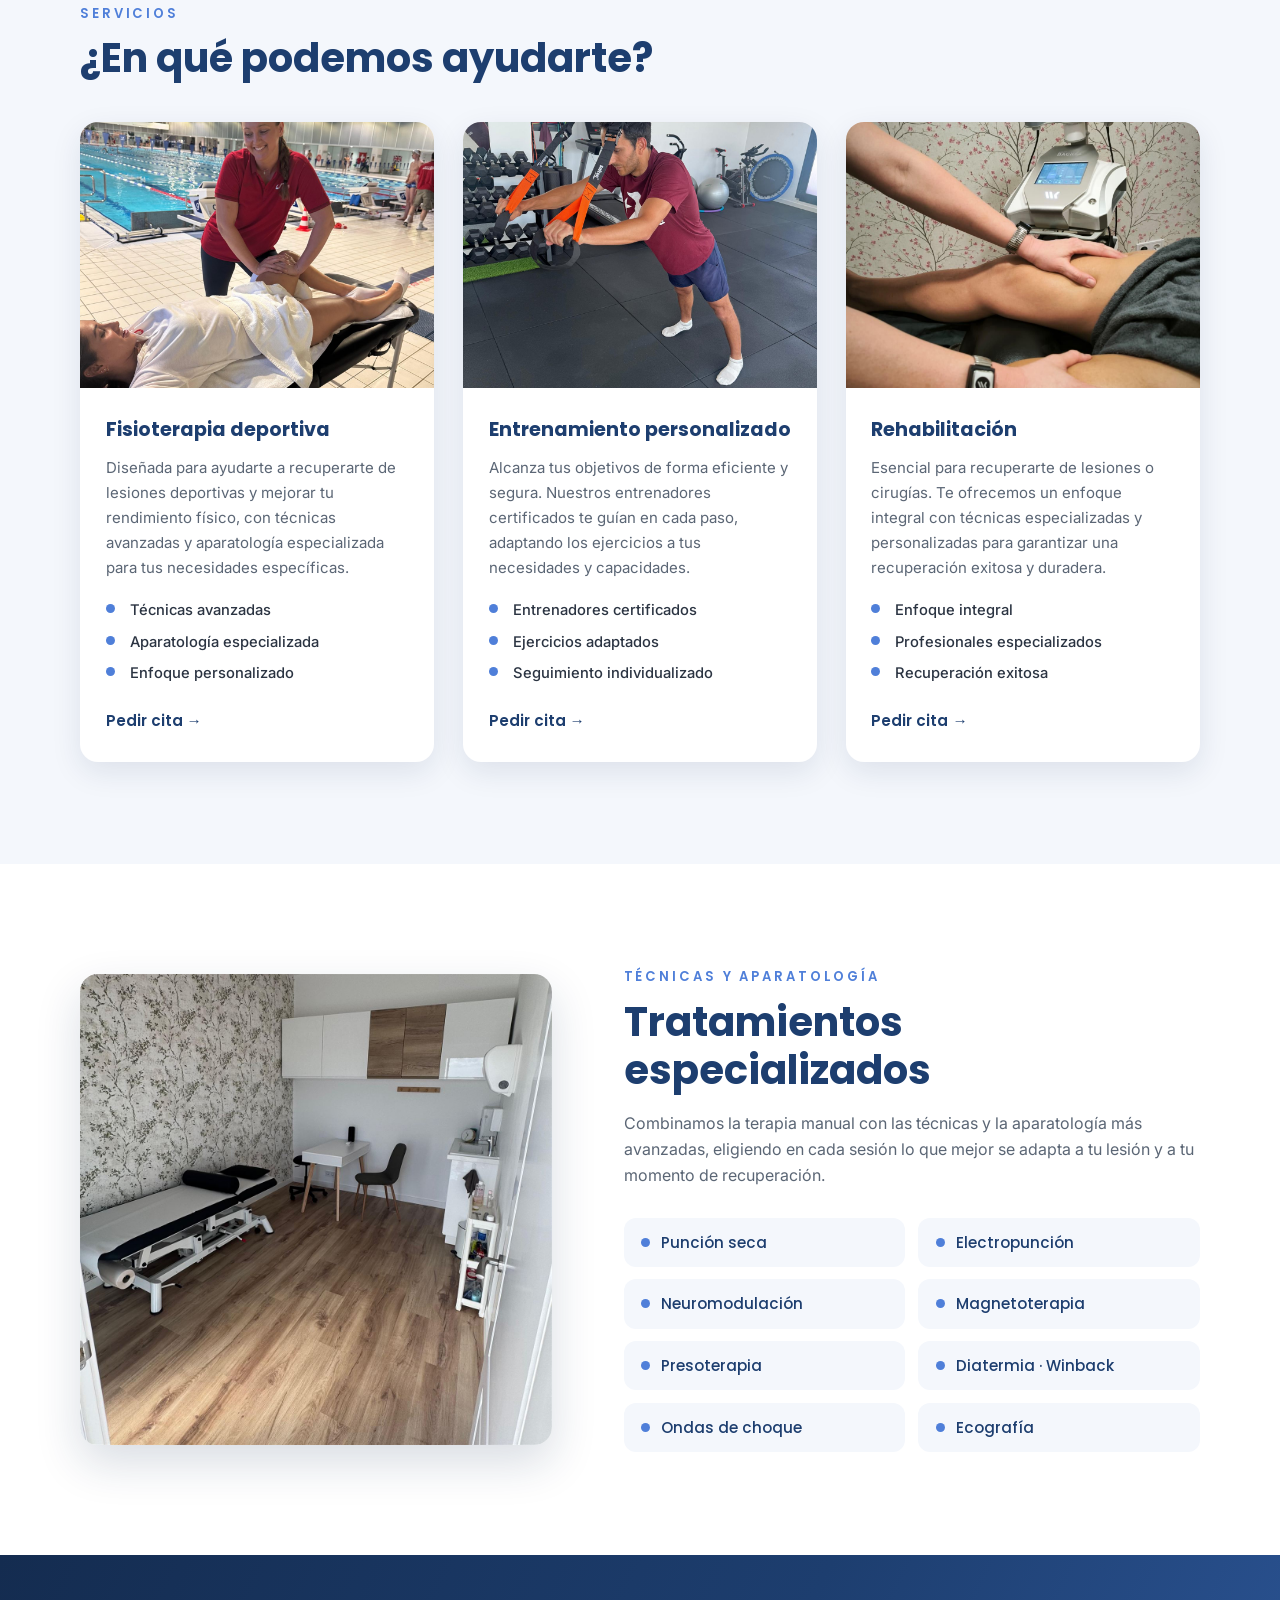
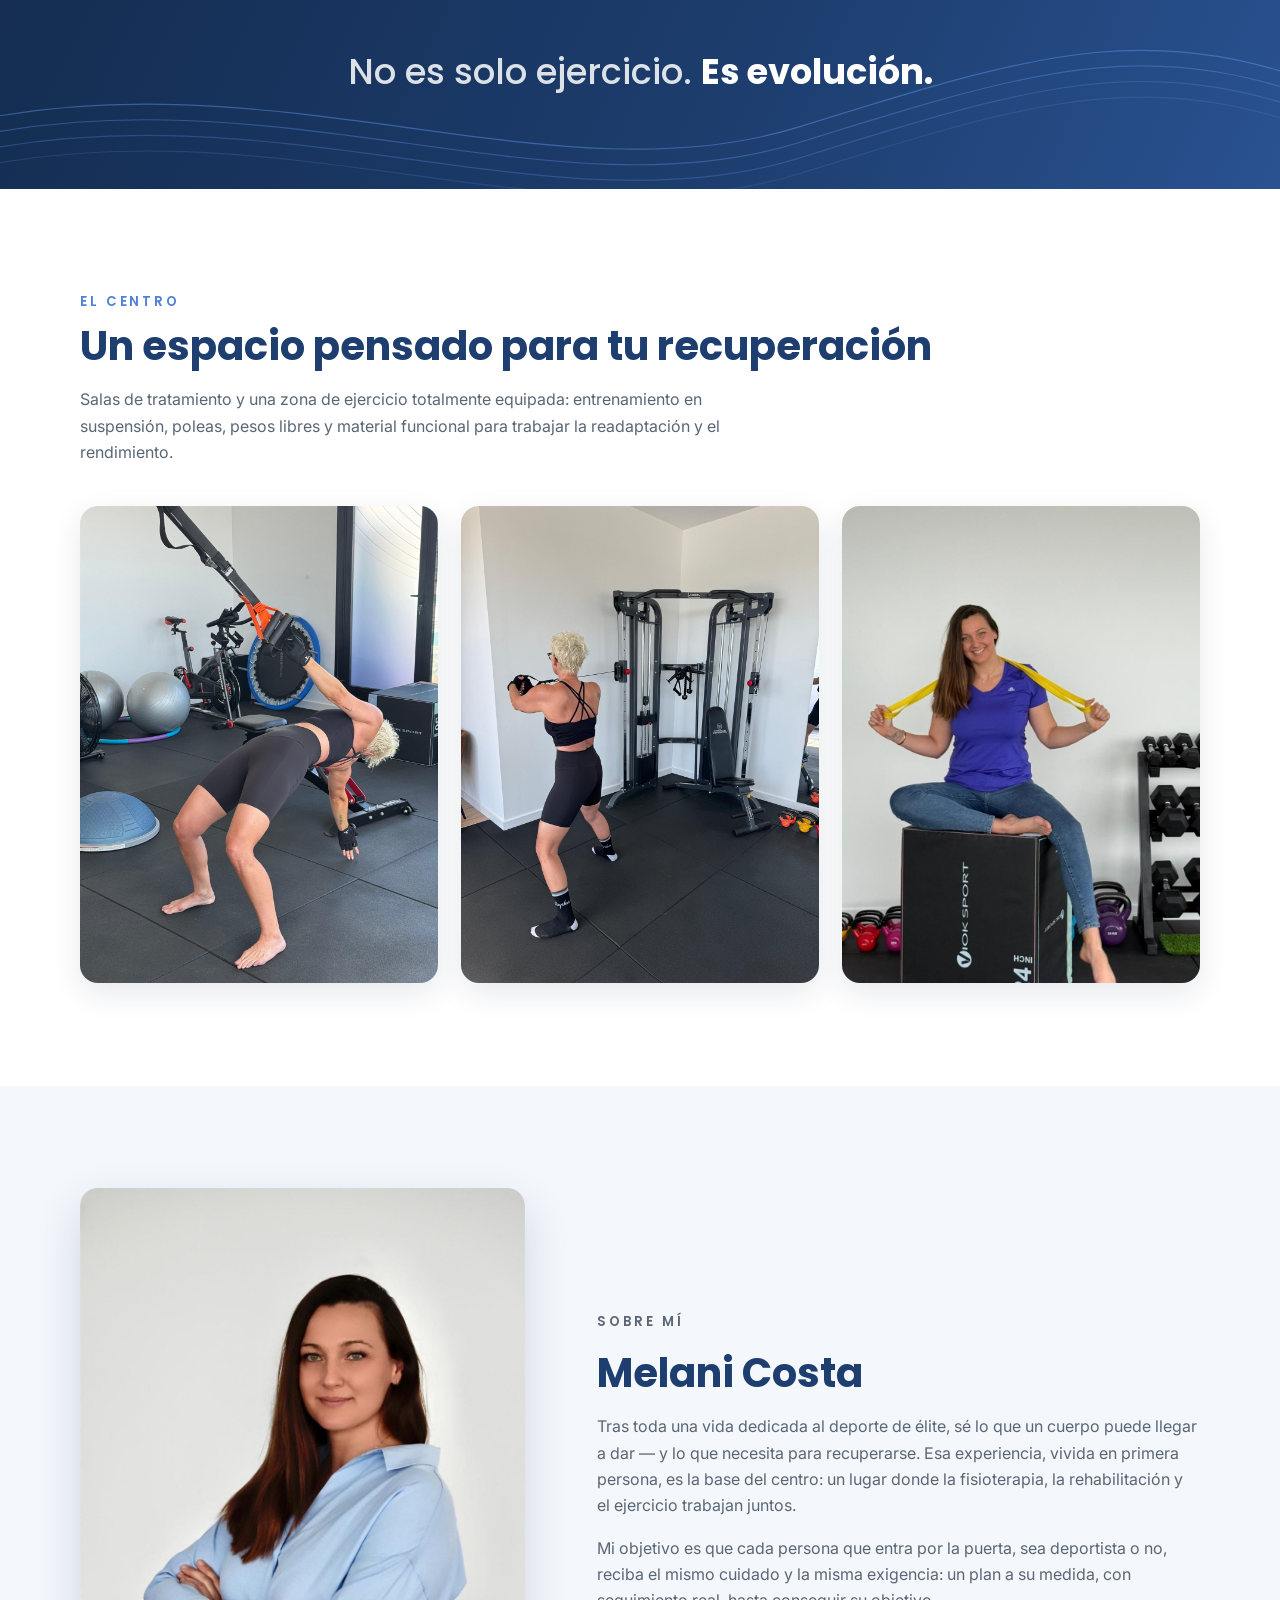
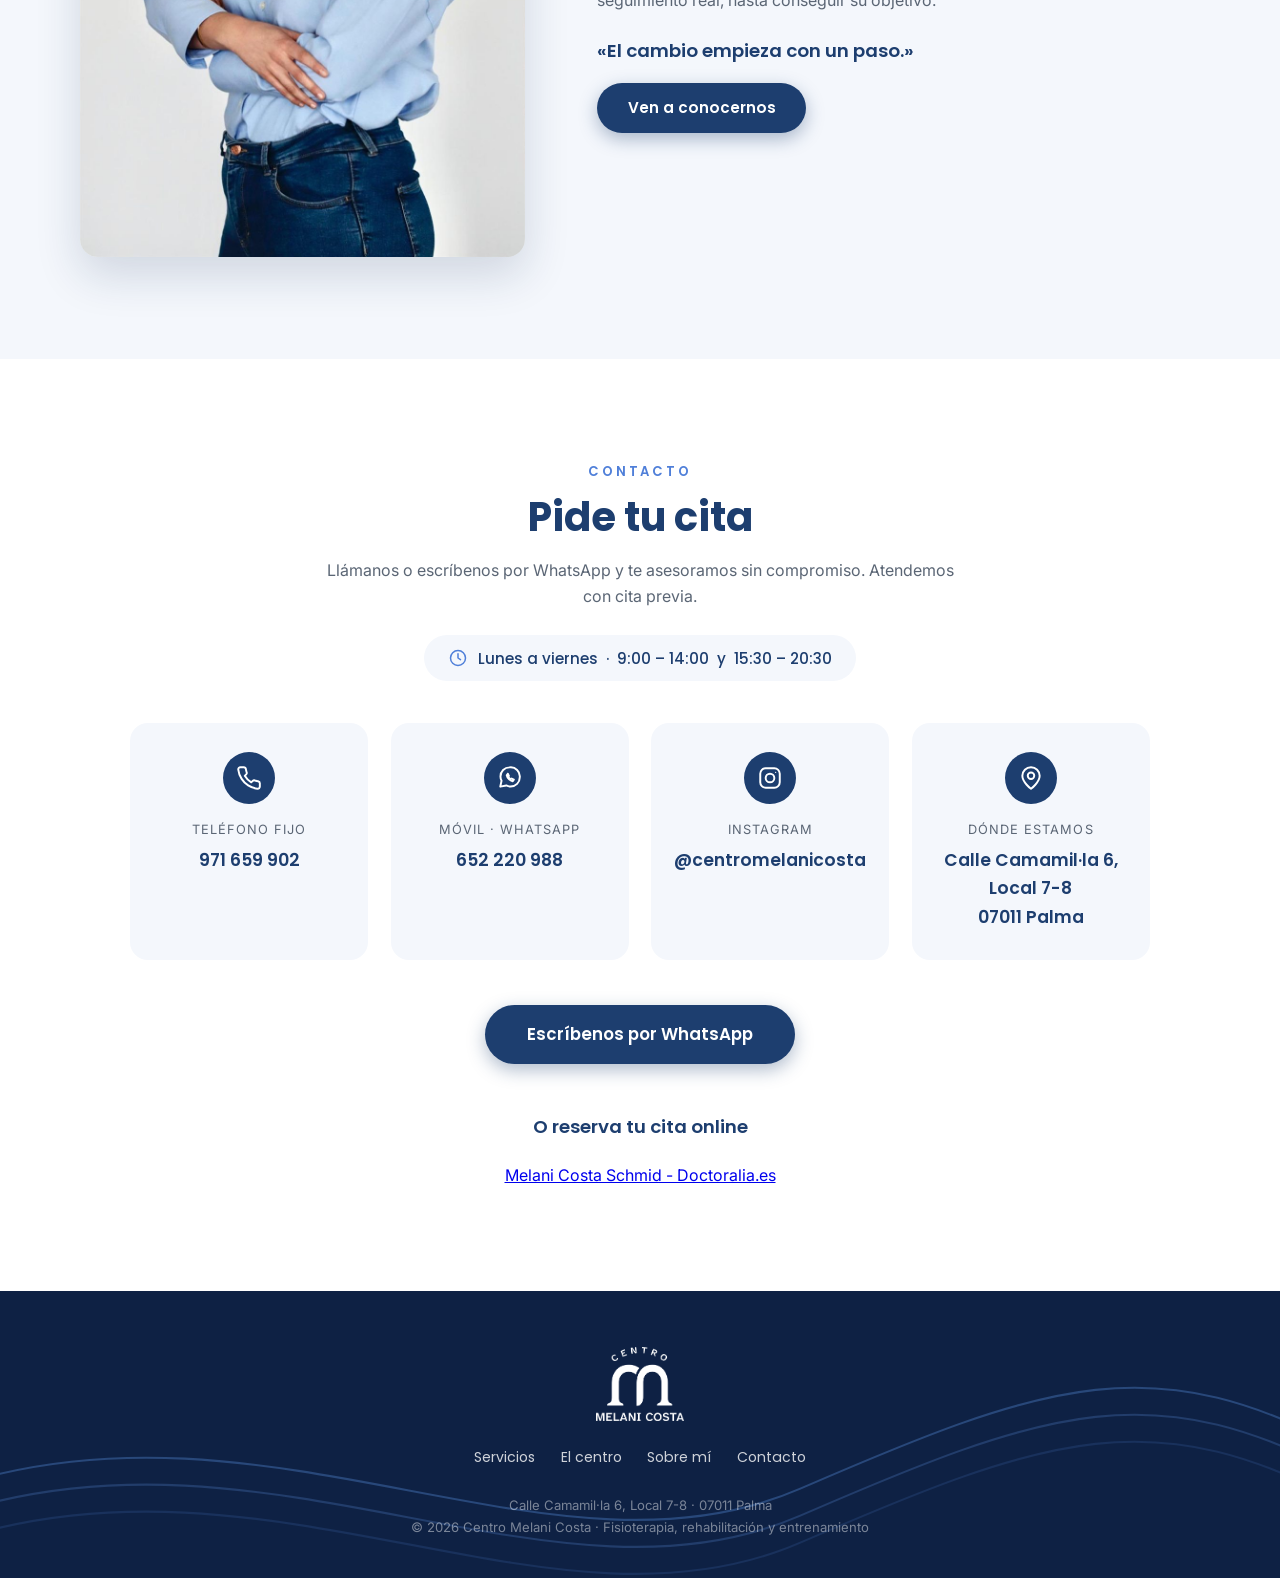
==== commit 731bdfec: "Foto consulta" ====
--- a/index.html
+++ b/index.html
@@ -192,6 +192,30 @@
       </div>
     </section>
 
+    <!-- ============ TÉCNICAS Y APARATOLOGÍA ============ -->
+    <section class="techniques" id="tecnicas">
+      <div class="container techniques__grid">
+        <figure class="techniques__photo reveal">
+          <img src="assets/img/consulta.jpg" alt="Consulta de fisioterapia del Centro Melani Costa con camilla de tratamiento" loading="lazy">
+        </figure>
+        <div class="techniques__text">
+          <p class="section__kicker reveal">Técnicas y aparatología</p>
+          <h2 class="section__title reveal">Tratamientos especializados</h2>
+          <p class="techniques__lead reveal">Combinamos la terapia manual con las técnicas y la aparatología más avanzadas, eligiendo en cada sesión lo que mejor se adapta a tu lesión y a tu momento de recuperación.</p>
+          <ul class="techniques__list">
+            <li class="reveal">Punción seca</li>
+            <li class="reveal">Electropunción</li>
+            <li class="reveal">Neuromodulación</li>
+            <li class="reveal">Magnetoterapia</li>
+            <li class="reveal">Presoterapia</li>
+            <li class="reveal">Diatermia · Winback</li>
+            <li class="reveal">Ondas de choque</li>
+            <li class="reveal">Ecografía</li>
+          </ul>
+        </div>
+      </div>
+    </section>
+
     <!-- ============ FRASE ============ -->
     <section class="quote">
       <div class="quote__waves" aria-hidden="true">
--- a/css/styles.css
+++ b/css/styles.css
@@ -413,6 +413,56 @@
 .card__link:hover { color: var(--blue); }
 
 /* ==========================================================================
+   Técnicas y aparatología
+   ========================================================================== */
+.techniques__grid {
+  display: grid;
+  grid-template-columns: 0.9fr 1.1fr;
+  gap: clamp(2rem, 6vw, 4.5rem);
+  align-items: center;
+}
+
+.techniques__photo {
+  border-radius: var(--radius);
+  overflow: hidden;
+  box-shadow: var(--shadow-lg);
+}
+
+.techniques__lead {
+  color: var(--text-soft);
+  margin-bottom: 1.8rem;
+}
+
+.techniques__list {
+  list-style: none;
+  display: grid;
+  grid-template-columns: 1fr 1fr;
+  gap: 0.8rem;
+}
+
+.techniques__list li {
+  display: flex;
+  align-items: center;
+  gap: 0.7rem;
+  padding: 0.75rem 1.1rem;
+  background: var(--bg-soft);
+  border-radius: 12px;
+  font-family: var(--font-head);
+  font-weight: 500;
+  font-size: 0.95rem;
+  color: var(--navy);
+}
+
+.techniques__list li::before {
+  content: "";
+  width: 9px;
+  height: 9px;
+  border-radius: 50%;
+  background: var(--blue);
+  flex-shrink: 0;
+}
+
+/* ==========================================================================
    Cita / frase
    ========================================================================== */
 .quote {
@@ -639,6 +689,8 @@
   .services__grid { grid-template-columns: 1fr 1fr; }
   .contact__grid { grid-template-columns: 1fr 1fr; max-width: 640px; }
   .intro__grid { grid-template-columns: 1fr; }
+  .techniques__grid { grid-template-columns: 1fr; }
+  .techniques__photo { max-width: 480px; }
   .about__grid { grid-template-columns: 1fr; }
   .about__photo { max-width: 420px; }
 }
@@ -666,6 +718,7 @@
   .nav__link { font-size: 1.05rem; }
 
   .services__grid { grid-template-columns: 1fr; }
+  .techniques__list { grid-template-columns: 1fr; }
   .center__gallery { grid-template-columns: 1fr; }
   .center__item { aspect-ratio: 4 / 3; }
   .contact__grid { grid-template-columns: 1fr; max-width: 420px; }
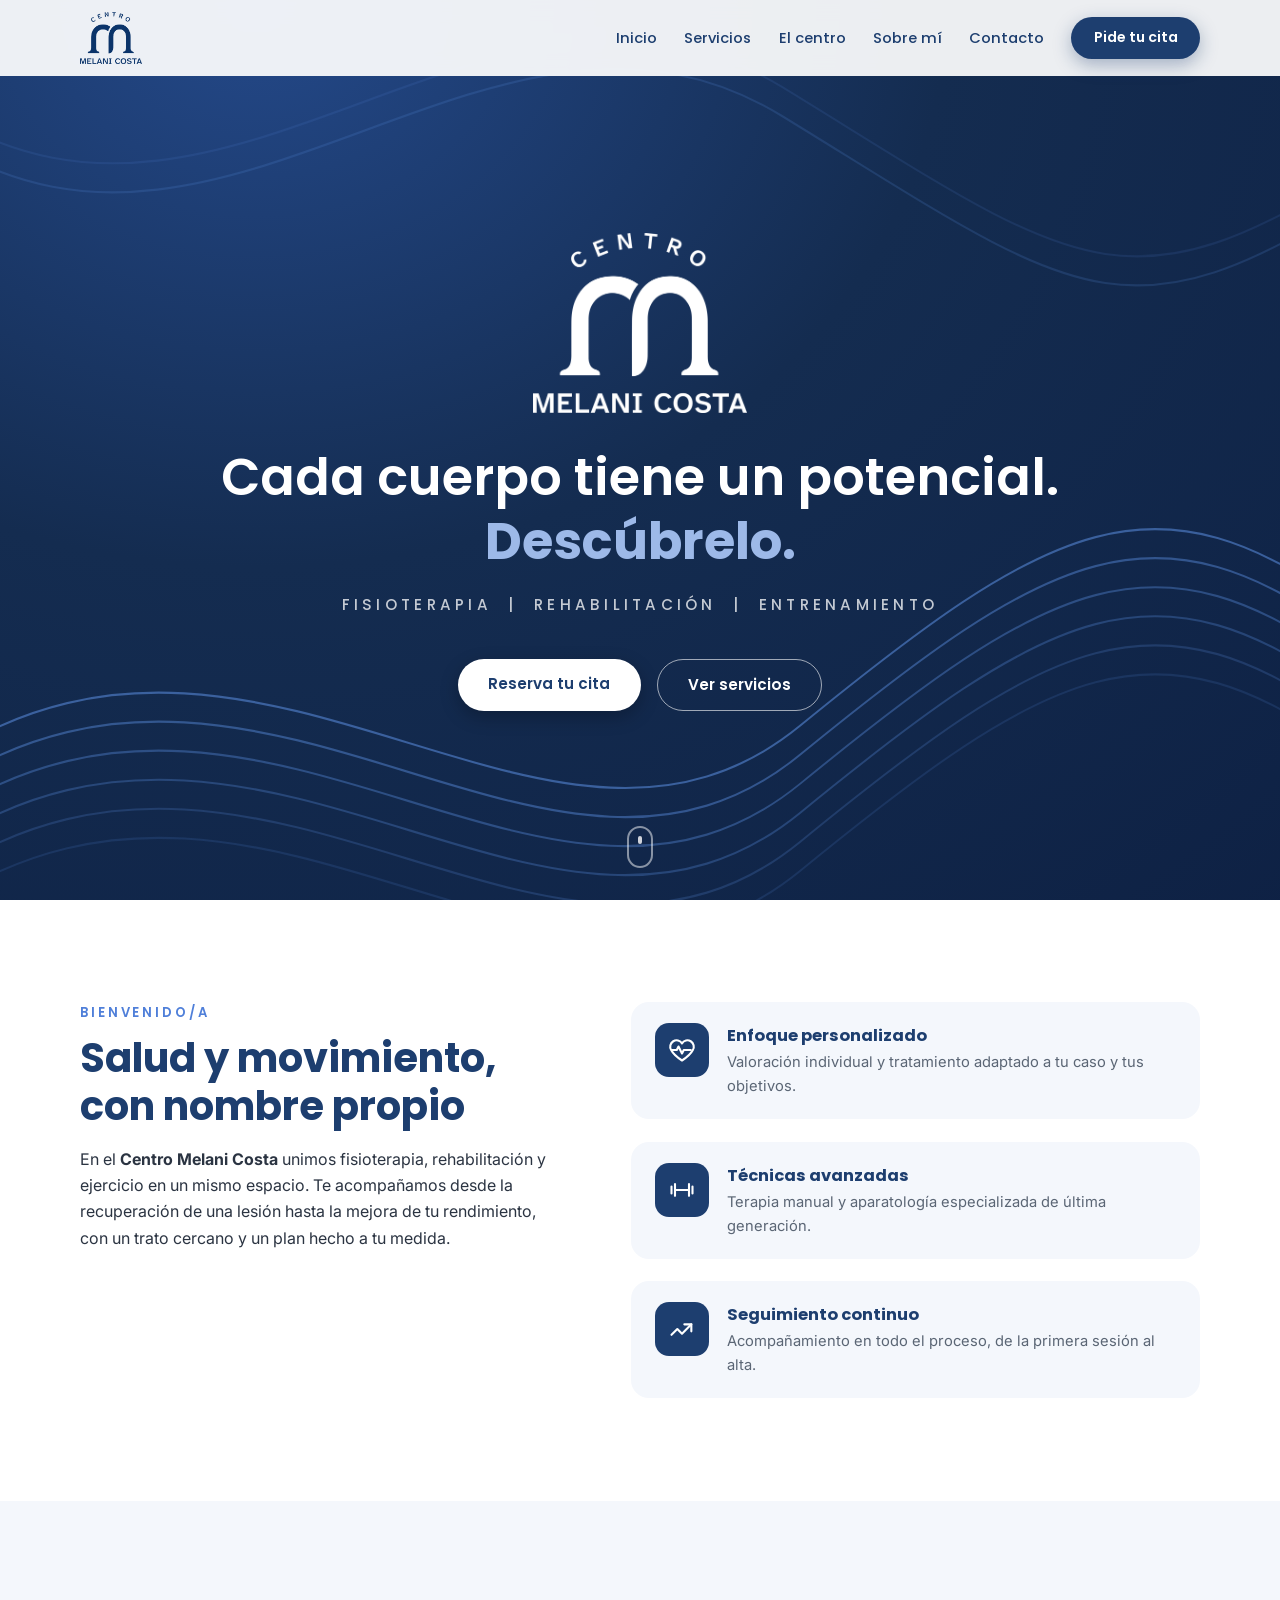
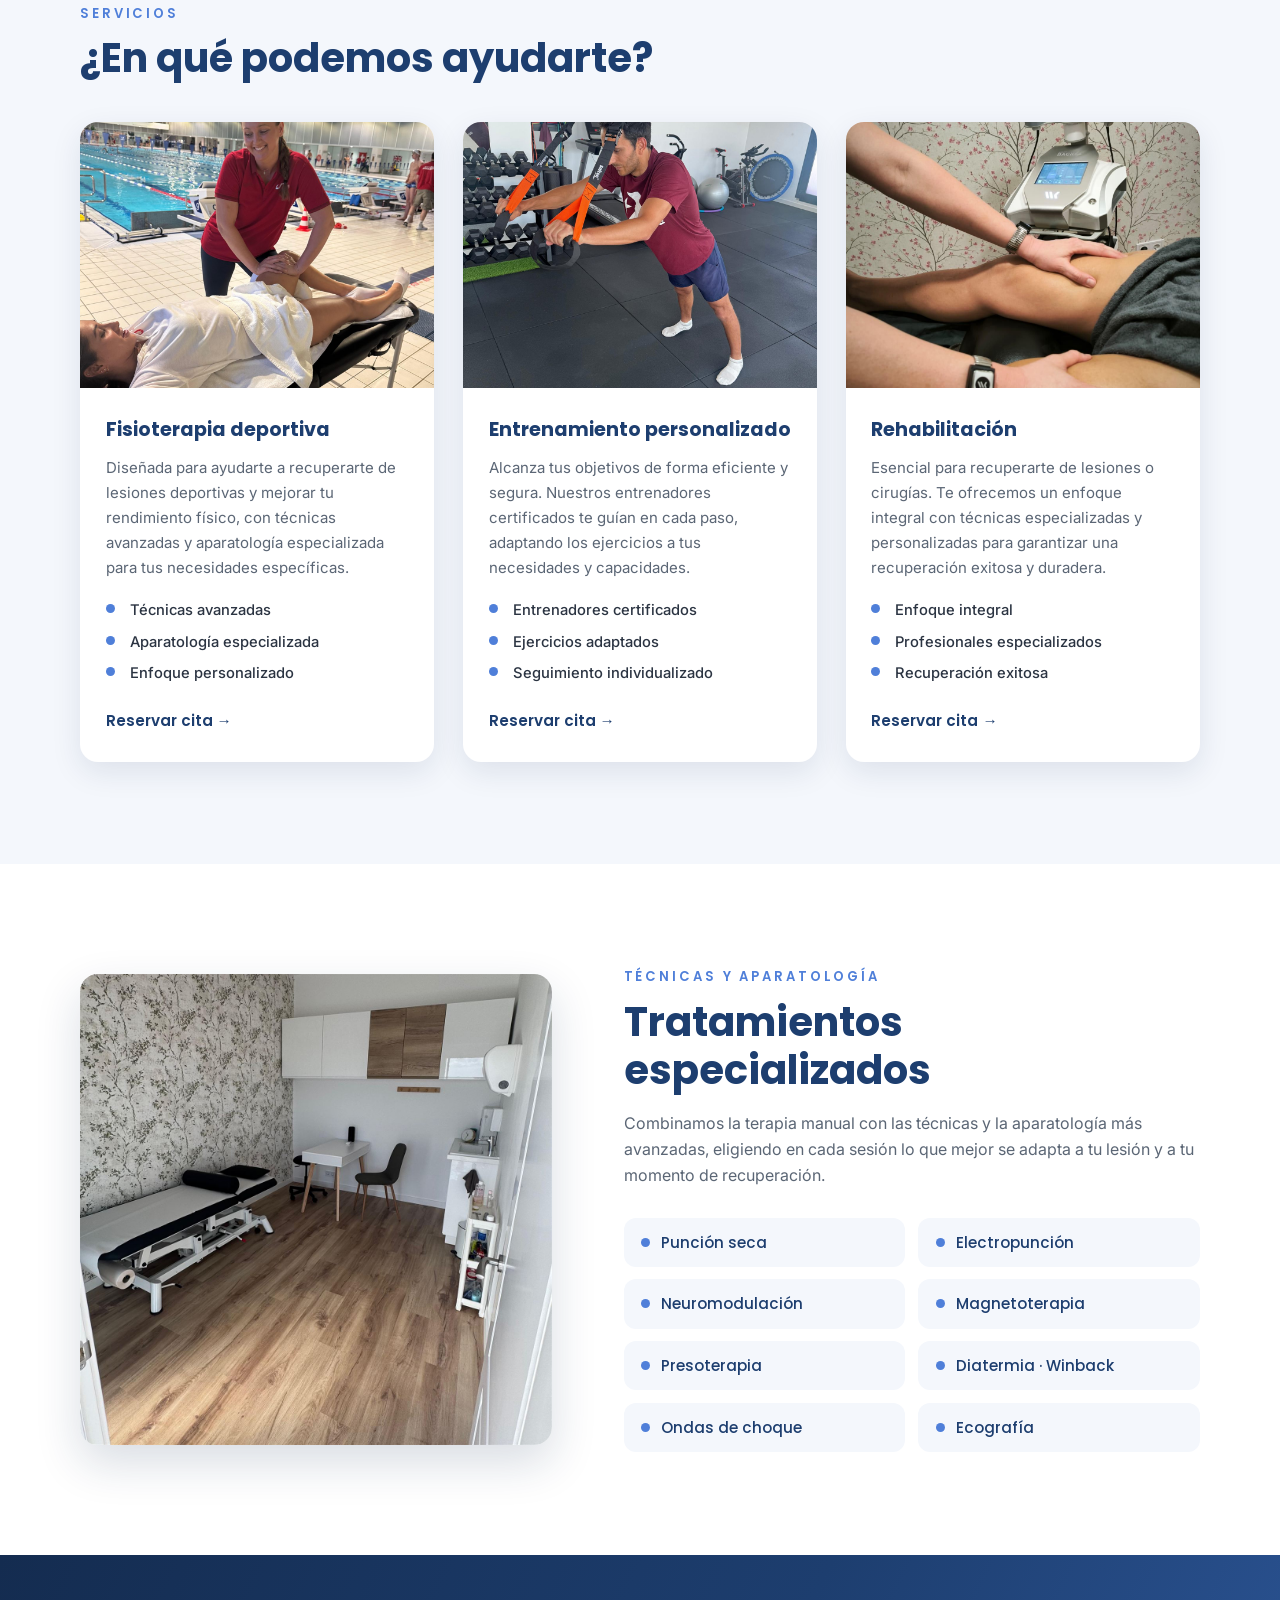
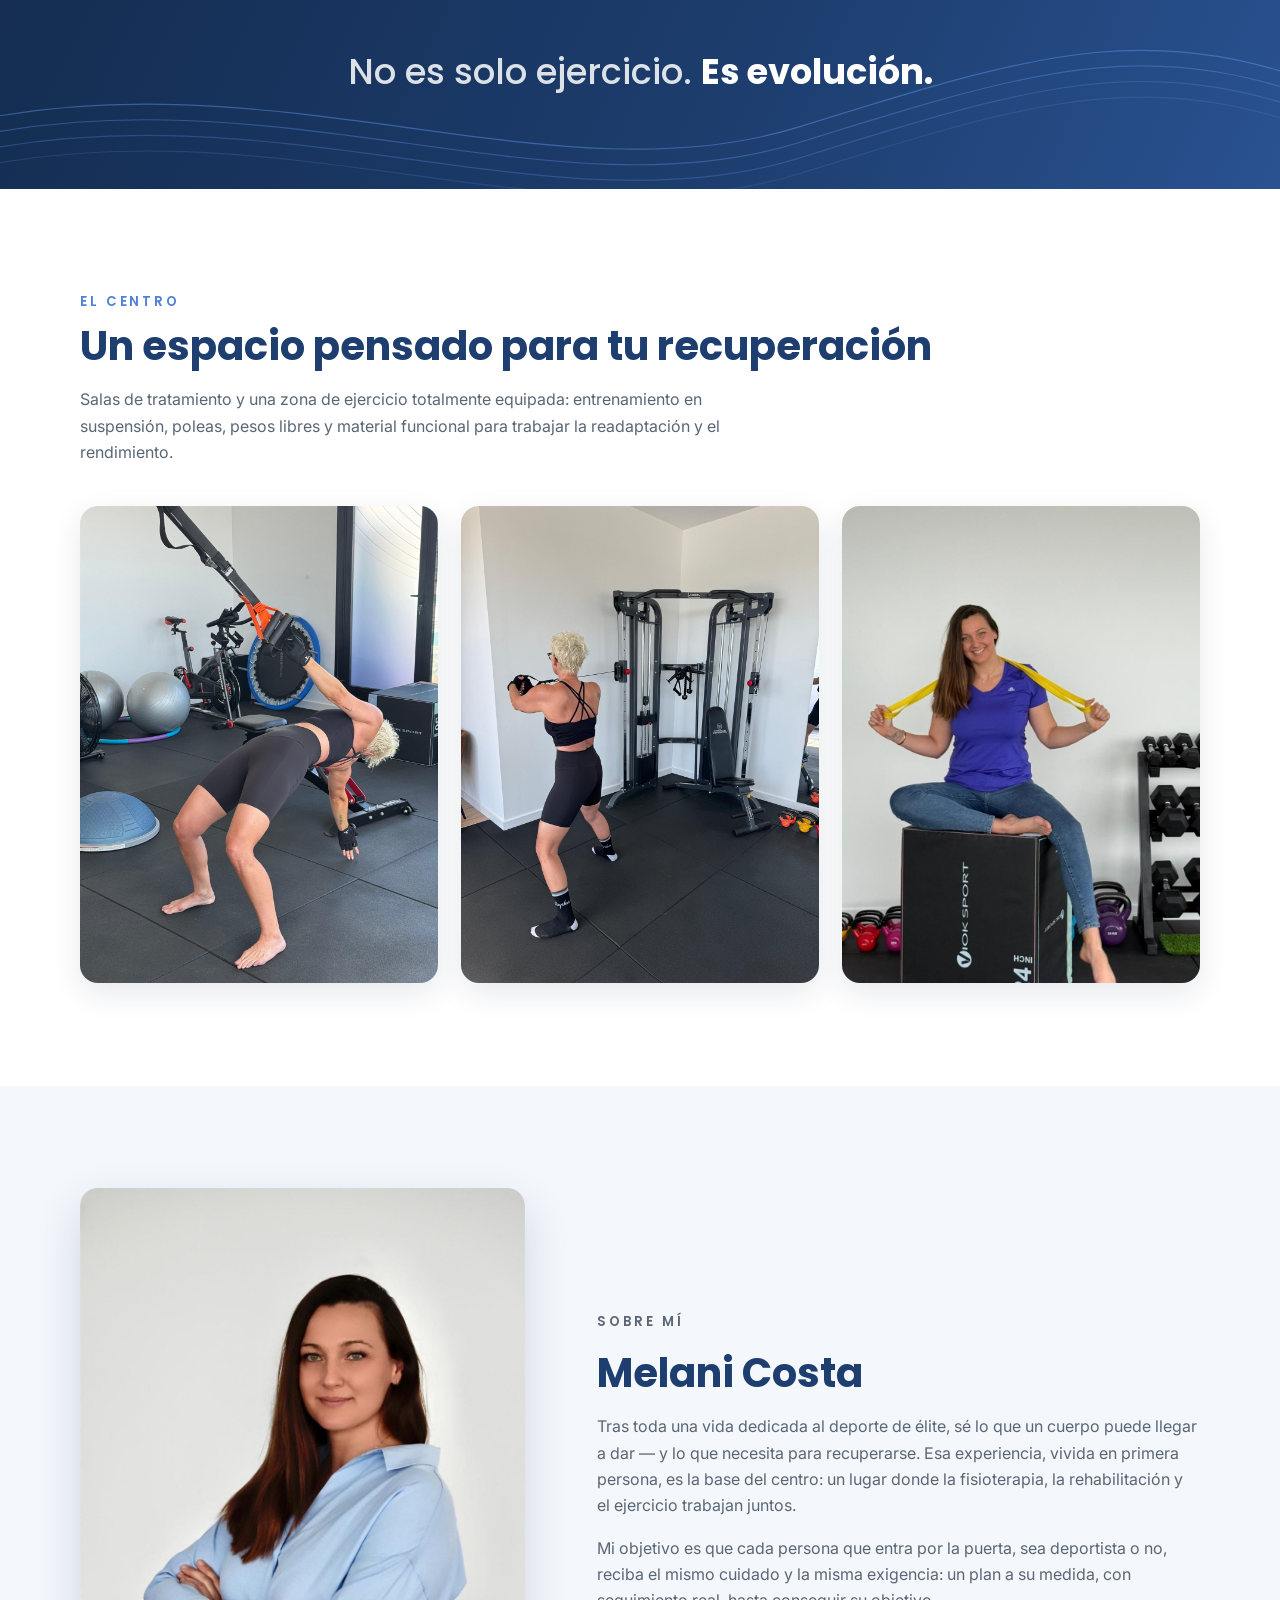
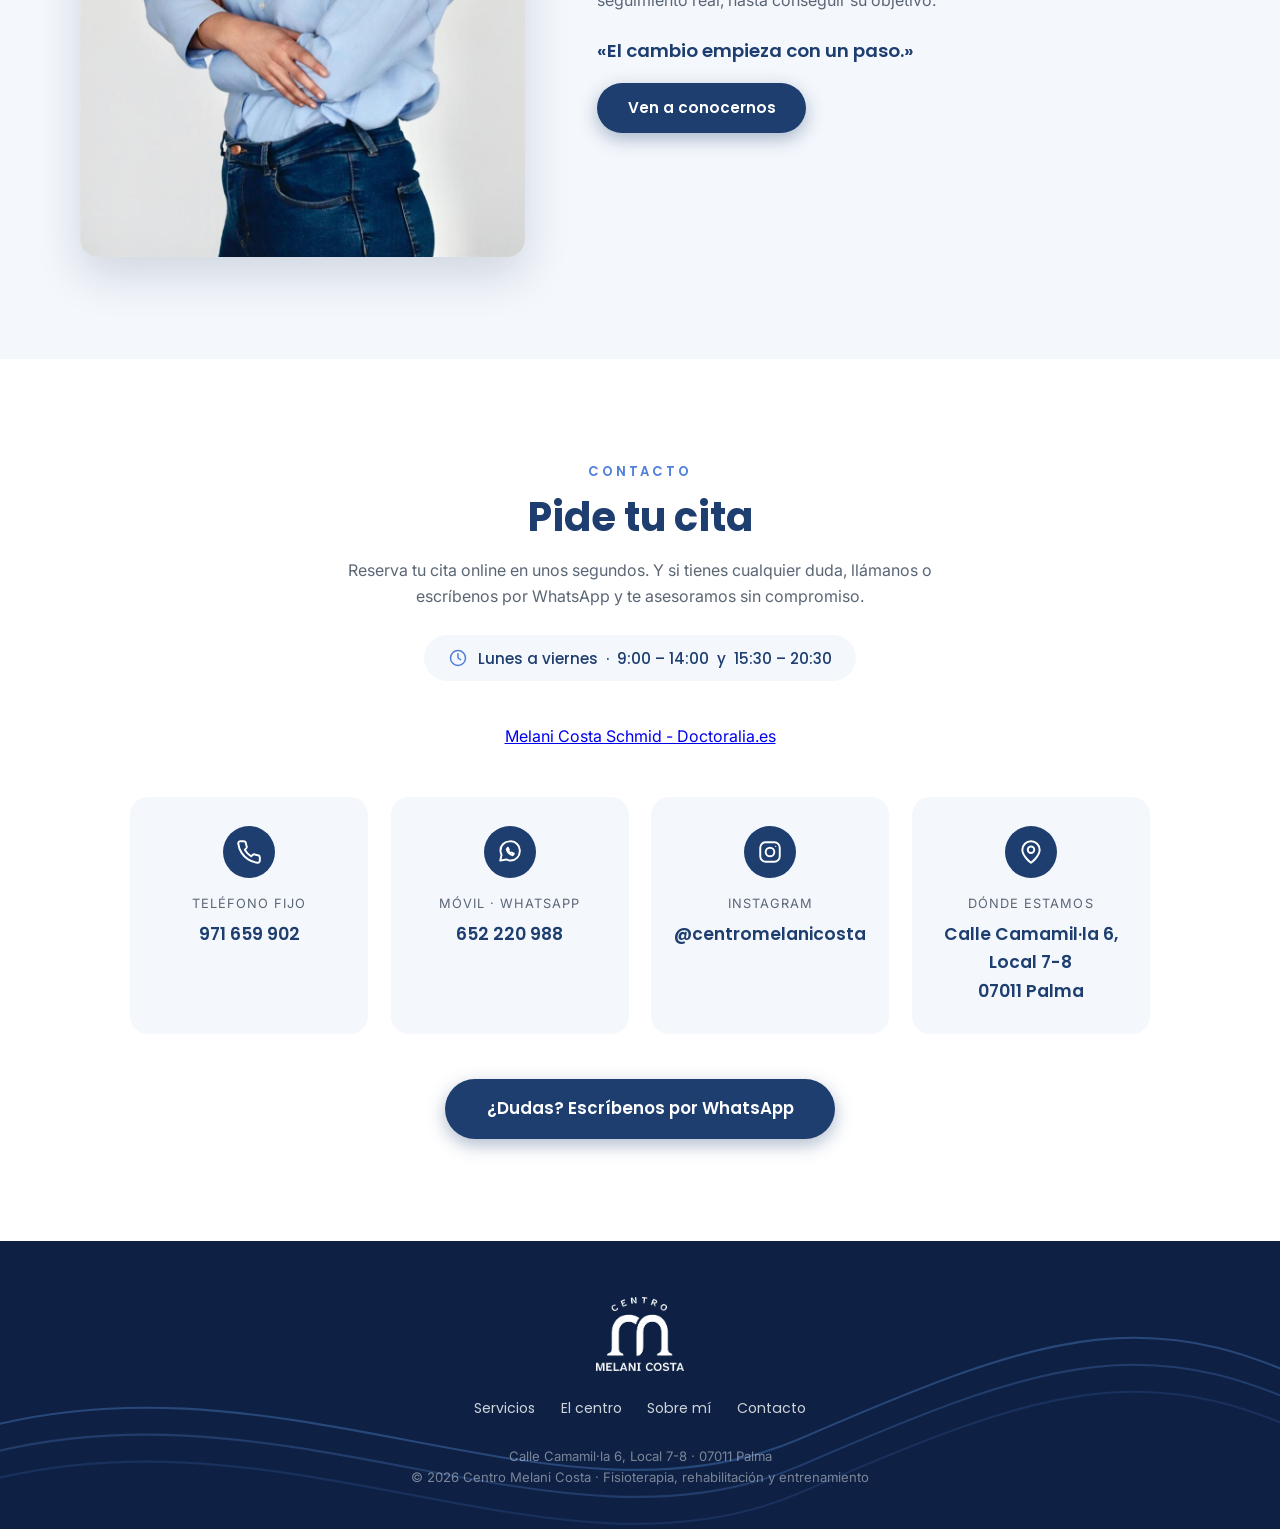
==== commit 98ae1cb9: "Prioridad a Doctoralia" ====
--- a/index.html
+++ b/index.html
@@ -13,7 +13,7 @@
   <link rel="preconnect" href="https://fonts.googleapis.com">
   <link rel="preconnect" href="https://fonts.gstatic.com" crossorigin>
   <link href="https://fonts.googleapis.com/css2?family=Poppins:wght@500;600;700&family=Inter:wght@400;500;600&display=swap" rel="stylesheet">
-  <link rel="stylesheet" href="css/styles.css">
+  <link rel="stylesheet" href="css/styles.css?v=3">
   <script type="application/ld+json">
   {
     "@context": "https://schema.org",
@@ -62,7 +62,7 @@
         <a href="#centro" class="nav__link">El centro</a>
         <a href="#sobre-mi" class="nav__link">Sobre mí</a>
         <a href="#contacto" class="nav__link">Contacto</a>
-        <a href="https://wa.me/34652220988" target="_blank" rel="noopener" class="btn btn--primary nav__cta">Pide tu cita</a>
+        <a href="#contacto" class="btn btn--primary nav__cta">Pide tu cita</a>
       </nav>
       <button class="header__burger" id="burger" aria-label="Abrir menú" aria-expanded="false">
         <span></span><span></span><span></span>
@@ -92,7 +92,7 @@
         <h1 class="hero__title">Cada cuerpo tiene un potencial.<br><em>Descúbrelo.</em></h1>
         <p class="hero__tags">Fisioterapia&nbsp;&nbsp;|&nbsp;&nbsp;Rehabilitación&nbsp;&nbsp;|&nbsp;&nbsp;Entrenamiento</p>
         <div class="hero__actions">
-          <a href="https://wa.me/34652220988" target="_blank" rel="noopener" class="btn btn--light">Reserva tu cita</a>
+          <a href="#contacto" class="btn btn--light">Reserva tu cita</a>
           <a href="#servicios" class="btn btn--ghost">Ver servicios</a>
         </div>
       </div>
@@ -152,7 +152,7 @@
                 <li>Aparatología especializada</li>
                 <li>Enfoque personalizado</li>
               </ul>
-              <a href="https://wa.me/34652220988?text=Hola%2C%20me%20gustar%C3%ADa%20pedir%20cita%20de%20fisioterapia%20deportiva" target="_blank" rel="noopener" class="card__link">Pedir cita →</a>
+              <a href="#contacto" class="card__link">Reservar cita →</a>
             </div>
           </article>
 
@@ -168,7 +168,7 @@
                 <li>Ejercicios adaptados</li>
                 <li>Seguimiento individualizado</li>
               </ul>
-              <a href="https://wa.me/34652220988?text=Hola%2C%20me%20interesa%20el%20entrenamiento%20personalizado" target="_blank" rel="noopener" class="card__link">Pedir cita →</a>
+              <a href="#contacto" class="card__link">Reservar cita →</a>
             </div>
           </article>
 
@@ -184,7 +184,7 @@
                 <li>Profesionales especializados</li>
                 <li>Recuperación exitosa</li>
               </ul>
-              <a href="https://wa.me/34652220988?text=Hola%2C%20me%20gustar%C3%ADa%20informarme%20sobre%20rehabilitaci%C3%B3n" target="_blank" rel="noopener" class="card__link">Pedir cita →</a>
+              <a href="#contacto" class="card__link">Reservar cita →</a>
             </div>
           </article>
 
@@ -269,11 +269,14 @@
       <div class="container">
         <p class="section__kicker reveal">Contacto</p>
         <h2 class="section__title reveal">Pide tu cita</h2>
-        <p class="section__lead reveal">Llámanos o escríbenos por WhatsApp y te asesoramos sin compromiso. Atendemos con cita previa.</p>
+        <p class="section__lead reveal">Reserva tu cita online en unos segundos. Y si tienes cualquier duda, llámanos o escríbenos por WhatsApp y te asesoramos sin compromiso.</p>
         <p class="contact__hours reveal">
           <svg viewBox="0 0 24 24" fill="none" stroke="currentColor" stroke-width="1.8" stroke-linecap="round" stroke-linejoin="round" aria-hidden="true"><circle cx="12" cy="12" r="9"/><path d="M12 7v5l3 2"/></svg>
           Lunes a viernes &nbsp;·&nbsp; 9:00 – 14:00 &nbsp;y&nbsp; 15:30 – 20:30
         </p>
+        <div class="contact__widget reveal">
+          <a id="zl-url" class="zl-url" href="https://www.doctoralia.es/melani-costa-schmid/fisioterapeuta/palma-de-mallorca" rel="nofollow" data-zlw-doctor="melani-costa-schmid" data-zlw-type="big" data-zlw-opinion="false" data-zlw-hide-branding="true" data-zlw-saas-only="true" data-zlw-a11y-title="Widget de reserva de citas médicas">Melani Costa Schmid - Doctoralia.es</a><script>!function($_x,_s,id){var js,fjs=$_x.getElementsByTagName(_s)[0];if(!$_x.getElementById(id)){js = $_x.createElement(_s);js.id = id;js.src = "//platform.docplanner.com/js/widget.js";fjs.parentNode.insertBefore(js,fjs);}}(document,"script","zl-widget-s");</script>
+        </div>
         <div class="contact__grid">
           <a class="contact__item reveal" href="tel:+34971659902">
             <span class="contact__icon" aria-hidden="true">
@@ -305,11 +308,7 @@
           </a>
         </div>
         <div class="contact__cta reveal">
-          <a href="https://wa.me/34652220988?text=Hola%2C%20me%20gustar%C3%ADa%20pedir%20una%20cita" target="_blank" rel="noopener" class="btn btn--primary btn--lg">Escríbenos por WhatsApp</a>
-        </div>
-        <div class="contact__widget reveal">
-          <h3 class="contact__widget-title">O reserva tu cita online</h3>
-          <a id="zl-url" class="zl-url" href="https://www.doctoralia.es/melani-costa-schmid/fisioterapeuta/palma-de-mallorca" rel="nofollow" data-zlw-doctor="melani-costa-schmid" data-zlw-type="big" data-zlw-opinion="false" data-zlw-hide-branding="true" data-zlw-saas-only="true" data-zlw-a11y-title="Widget de reserva de citas médicas">Melani Costa Schmid - Doctoralia.es</a><script>!function($_x,_s,id){var js,fjs=$_x.getElementsByTagName(_s)[0];if(!$_x.getElementById(id)){js = $_x.createElement(_s);js.id = id;js.src = "//platform.docplanner.com/js/widget.js";fjs.parentNode.insertBefore(js,fjs);}}(document,"script","zl-widget-s");</script>
+          <a href="https://wa.me/34652220988?text=Hola%2C%20tengo%20una%20duda" target="_blank" rel="noopener" class="btn btn--primary btn--lg">¿Dudas? Escríbenos por WhatsApp</a>
         </div>
       </div>
     </section>
@@ -339,6 +338,6 @@
     </div>
   </footer>
 
-  <script src="js/main.js"></script>
+  <script src="js/main.js?v=2"></script>
 </body>
 </html>
--- a/css/styles.css
+++ b/css/styles.css
@@ -609,15 +609,7 @@
 
 .contact__widget {
   max-width: 560px;
-  margin: 3rem auto 0;
-}
-
-.contact__widget-title {
-  font-family: var(--font-head);
-  font-weight: 600;
-  font-size: 1.15rem;
-  color: var(--navy);
-  margin-bottom: 1.2rem;
+  margin: 0 auto 3rem;
 }
 
 /* ==========================================================================
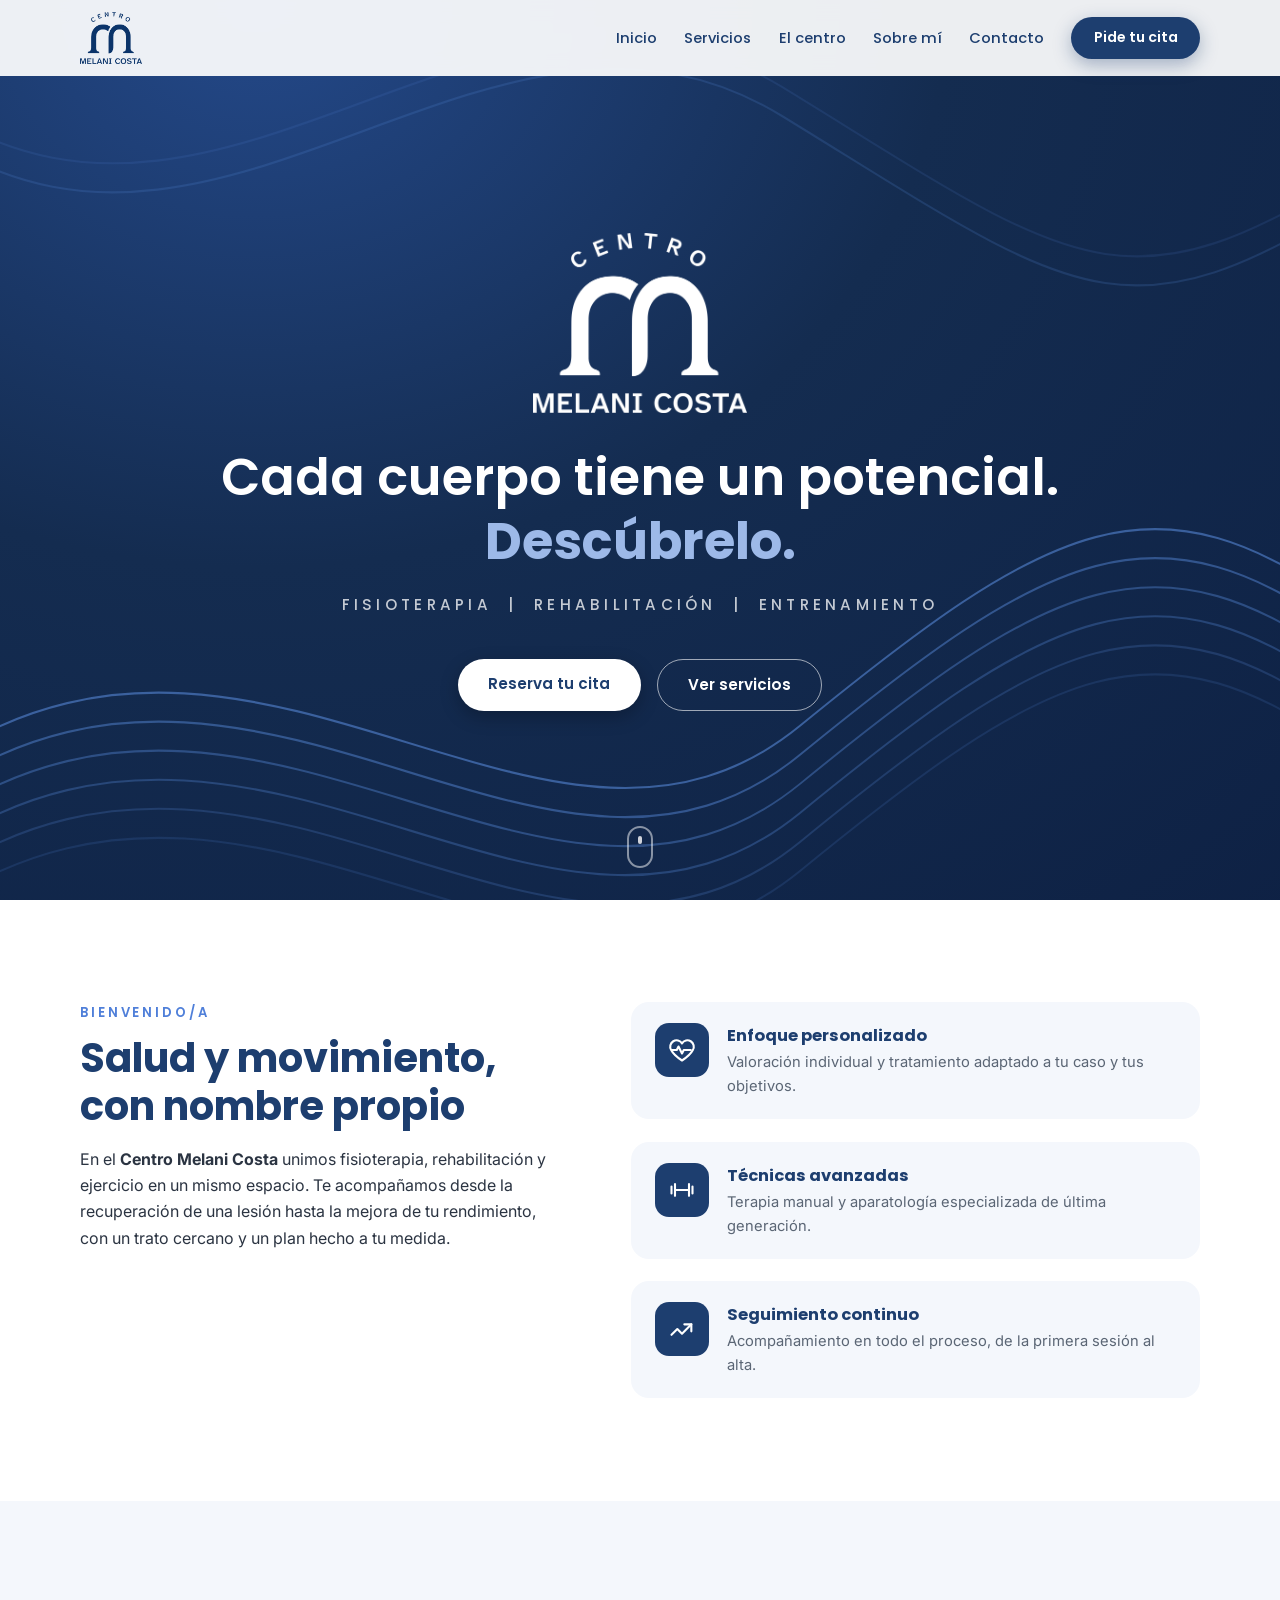
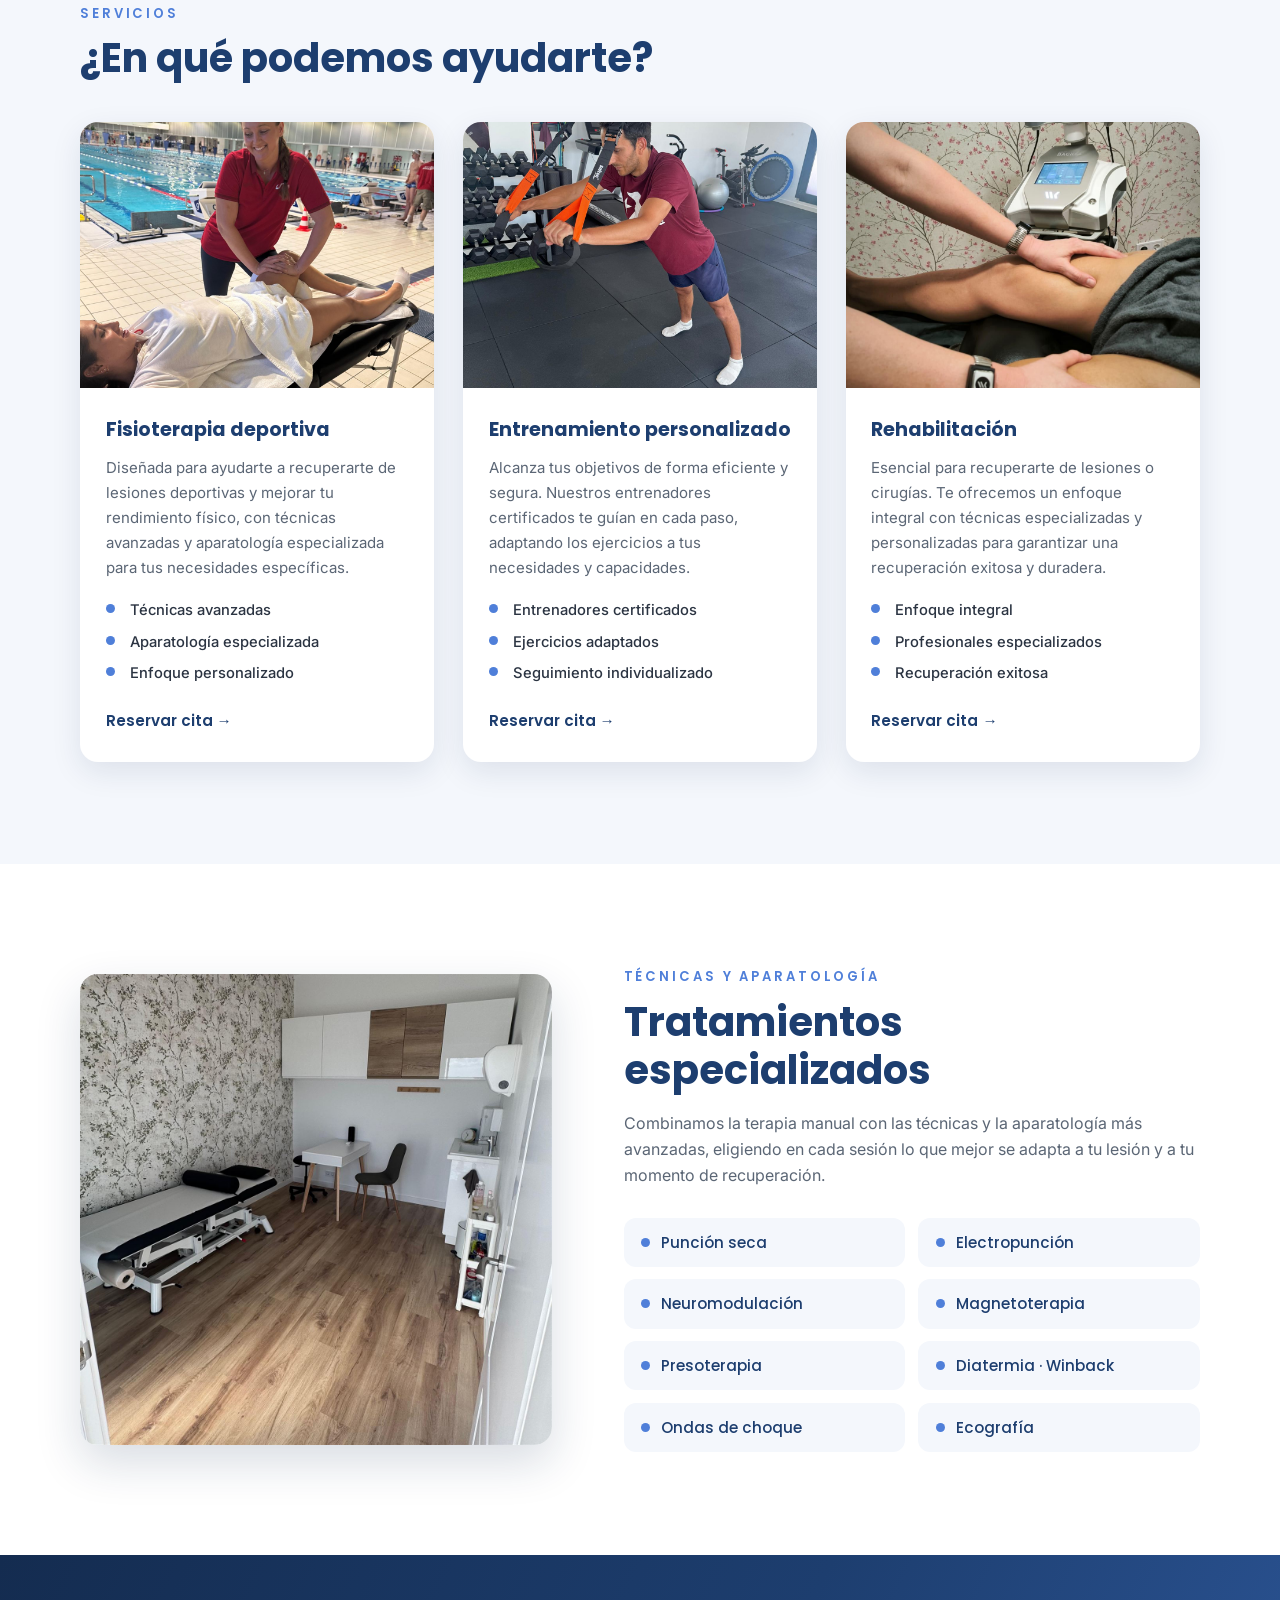
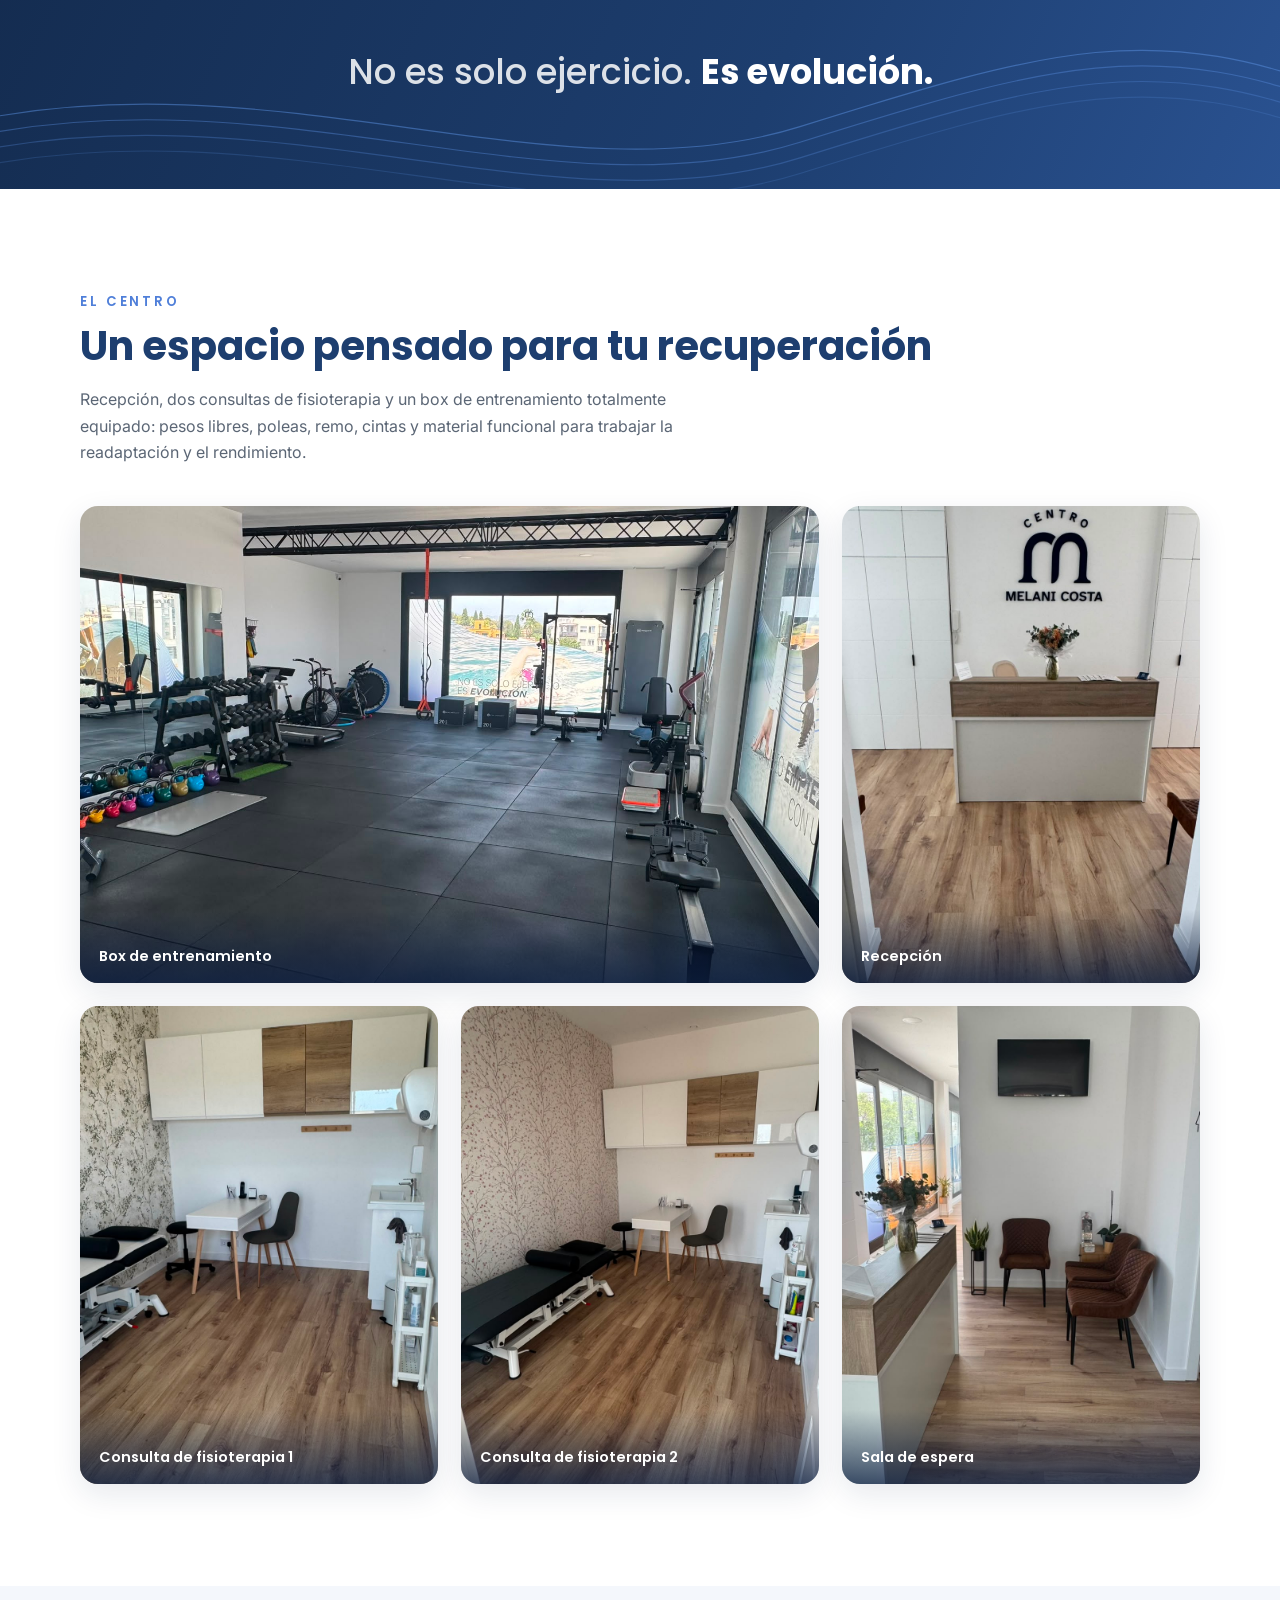
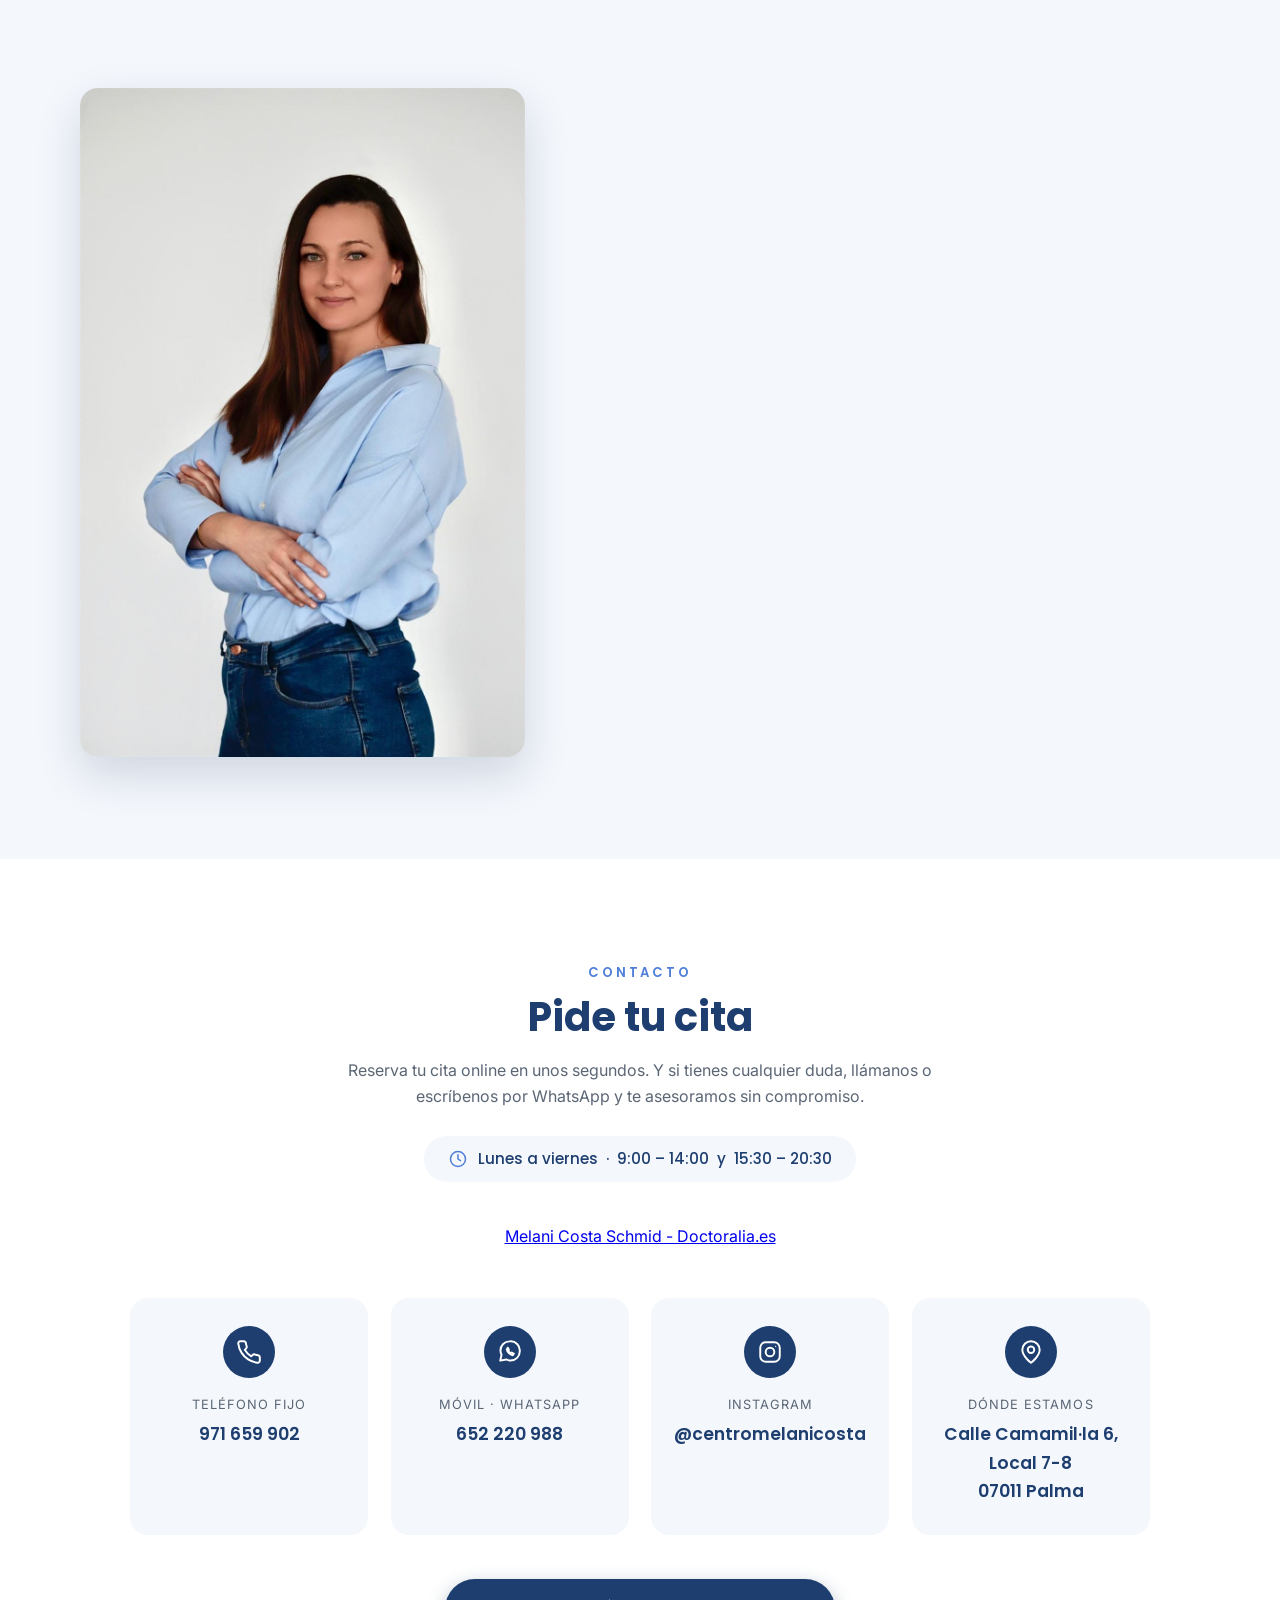
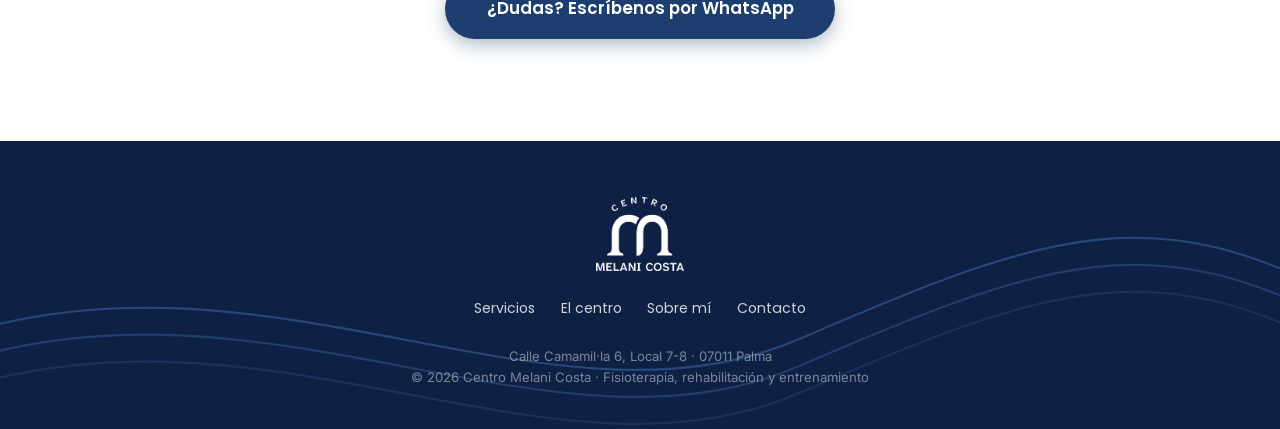
==== commit a118b99a: "Añadido fotos de instalaciones y sección del centro." ====
--- a/index.html
+++ b/index.html
@@ -13,7 +13,7 @@
   <link rel="preconnect" href="https://fonts.googleapis.com">
   <link rel="preconnect" href="https://fonts.gstatic.com" crossorigin>
   <link href="https://fonts.googleapis.com/css2?family=Poppins:wght@500;600;700&family=Inter:wght@400;500;600&display=swap" rel="stylesheet">
-  <link rel="stylesheet" href="css/styles.css?v=3">
+  <link rel="stylesheet" href="css/styles.css?v=4">
   <script type="application/ld+json">
   {
     "@context": "https://schema.org",
@@ -238,11 +238,28 @@
       <div class="container">
         <p class="section__kicker reveal">El centro</p>
         <h2 class="section__title reveal">Un espacio pensado para tu recuperación</h2>
-        <p class="section__lead reveal">Salas de tratamiento y una zona de ejercicio totalmente equipada: entrenamiento en suspensión, poleas, pesos libres y material funcional para trabajar la readaptación y el rendimiento.</p>
+        <p class="section__lead reveal">Recepción, dos consultas de fisioterapia y un box de entrenamiento totalmente equipado: pesos libres, poleas, remo, cintas y material funcional para trabajar la readaptación y el rendimiento.</p>
         <div class="center__gallery">
-          <figure class="center__item reveal"><img src="assets/img/entrenamiento-funcional.jpg" alt="Ejercicio funcional con TRX en el gimnasio" loading="lazy"></figure>
-          <figure class="center__item reveal"><img src="assets/img/gimnasio-polea.jpg" alt="Trabajo de fuerza en polea en el gimnasio del centro" loading="lazy"></figure>
-          <figure class="center__item reveal"><img src="assets/img/melani-centro.jpg" alt="Melani Costa en la zona de entrenamiento del centro" loading="lazy"></figure>
+          <figure class="center__item center__item--wide reveal">
+            <img src="assets/img/box-gym.jpg" alt="Box de entrenamiento del centro con pesos libres, remo y máquinas" loading="lazy">
+            <figcaption>Box de entrenamiento</figcaption>
+          </figure>
+          <figure class="center__item reveal">
+            <img src="assets/img/recepcion.jpg" alt="Recepción del Centro Melani Costa con el logo en la pared" loading="lazy">
+            <figcaption>Recepción</figcaption>
+          </figure>
+          <figure class="center__item reveal">
+            <img src="assets/img/consulta-verde.jpg" alt="Consulta de fisioterapia 1, con camilla de tratamiento" loading="lazy">
+            <figcaption>Consulta de fisioterapia 1</figcaption>
+          </figure>
+          <figure class="center__item reveal">
+            <img src="assets/img/consulta-rosa.jpg" alt="Consulta de fisioterapia 2, con camilla y zona de trabajo" loading="lazy">
+            <figcaption>Consulta de fisioterapia 2</figcaption>
+          </figure>
+          <figure class="center__item reveal">
+            <img src="assets/img/sala-espera.jpg" alt="Sala de espera del centro" loading="lazy">
+            <figcaption>Sala de espera</figcaption>
+          </figure>
         </div>
       </div>
     </section>
--- a/css/styles.css
+++ b/css/styles.css
@@ -494,12 +494,18 @@
 }
 
 .center__item {
+  position: relative;
   border-radius: var(--radius);
   overflow: hidden;
   box-shadow: var(--shadow);
   aspect-ratio: 3 / 4;
 }
 
+.center__item--wide {
+  grid-column: span 2;
+  aspect-ratio: auto;
+}
+
 .center__item img {
   width: 100%; height: 100%;
   object-fit: cover;
@@ -507,6 +513,17 @@
 }
 
 .center__item:hover img { transform: scale(1.04); }
+
+.center__item figcaption {
+  position: absolute;
+  inset: auto 0 0 0;
+  padding: 2.2rem 1.2rem 0.9rem;
+  background: linear-gradient(to top, rgba(14, 33, 68, 0.75), transparent);
+  font-family: var(--font-head);
+  font-weight: 600;
+  font-size: 0.9rem;
+  color: var(--white);
+}
 
 /* ==========================================================================
    Sobre mí
@@ -713,5 +730,6 @@
   .techniques__list { grid-template-columns: 1fr; }
   .center__gallery { grid-template-columns: 1fr; }
   .center__item { aspect-ratio: 4 / 3; }
+  .center__item--wide { grid-column: auto; }
   .contact__grid { grid-template-columns: 1fr; max-width: 420px; }
 }
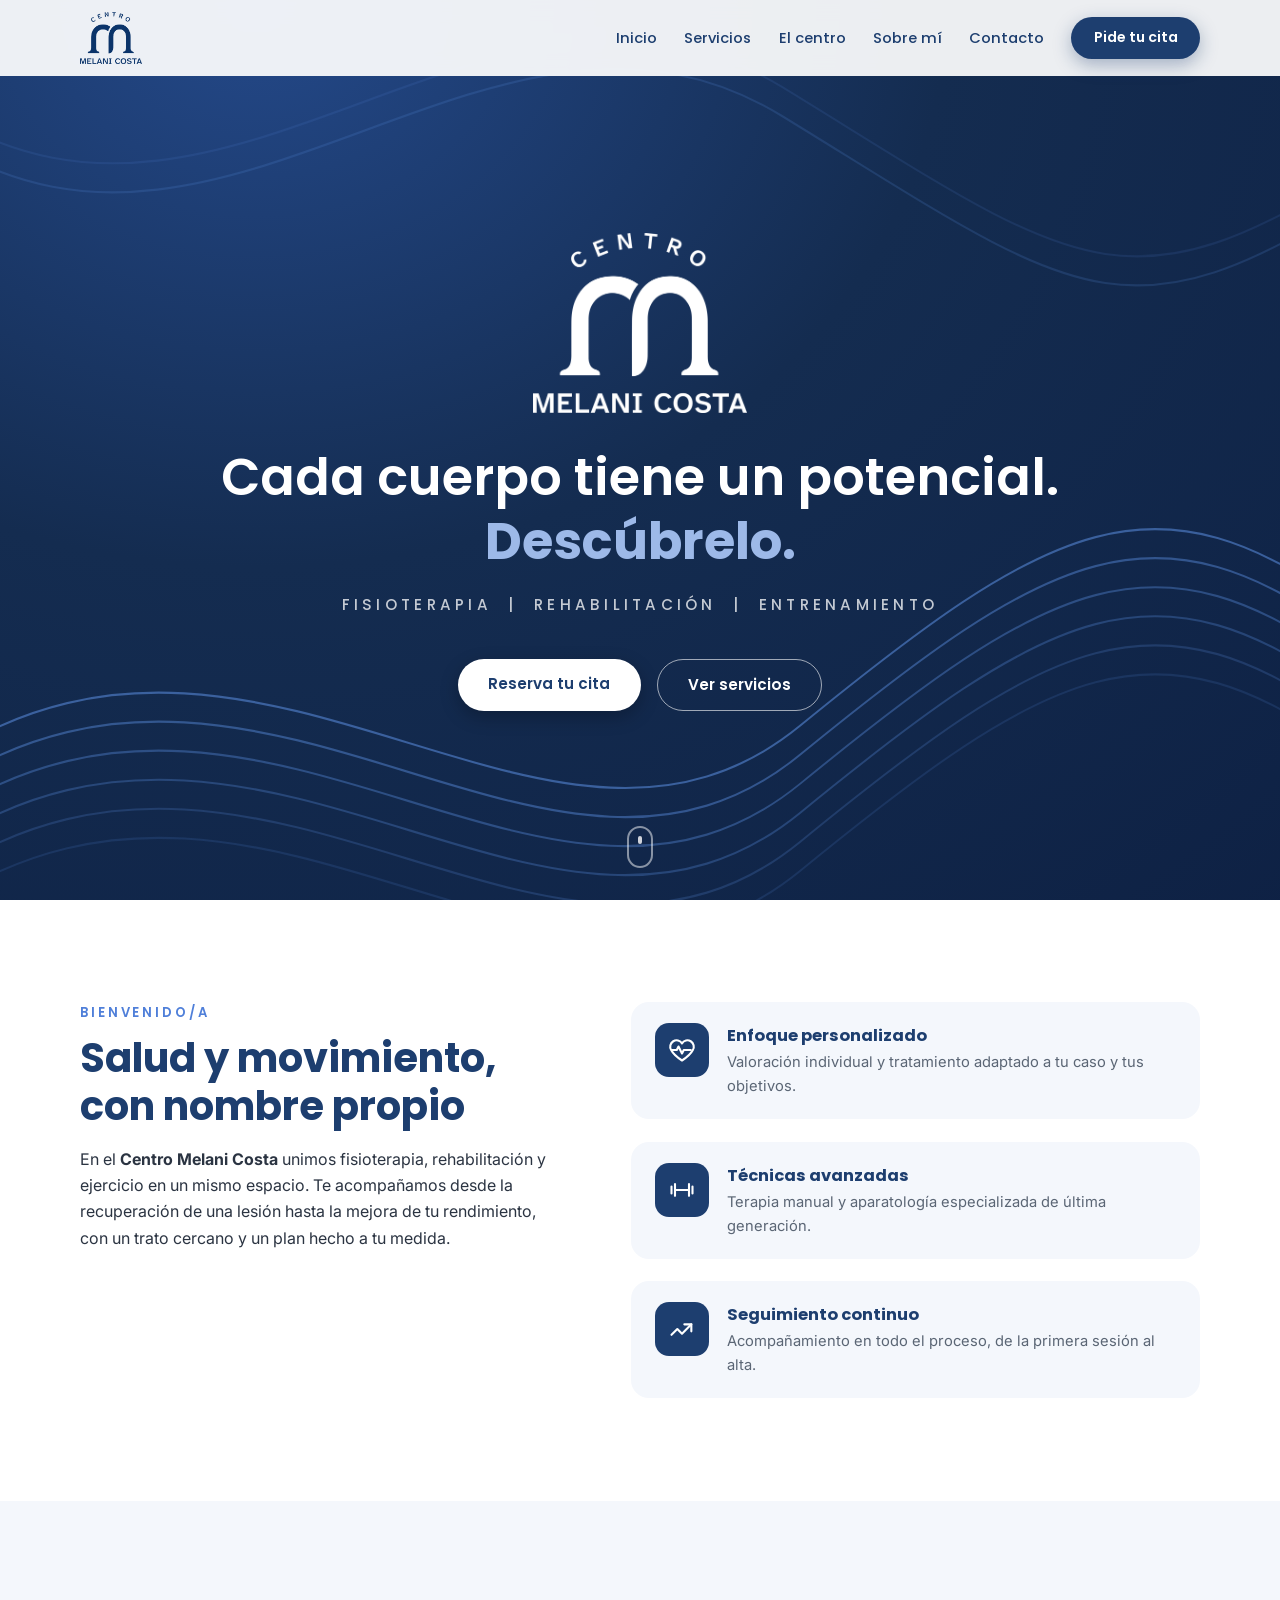
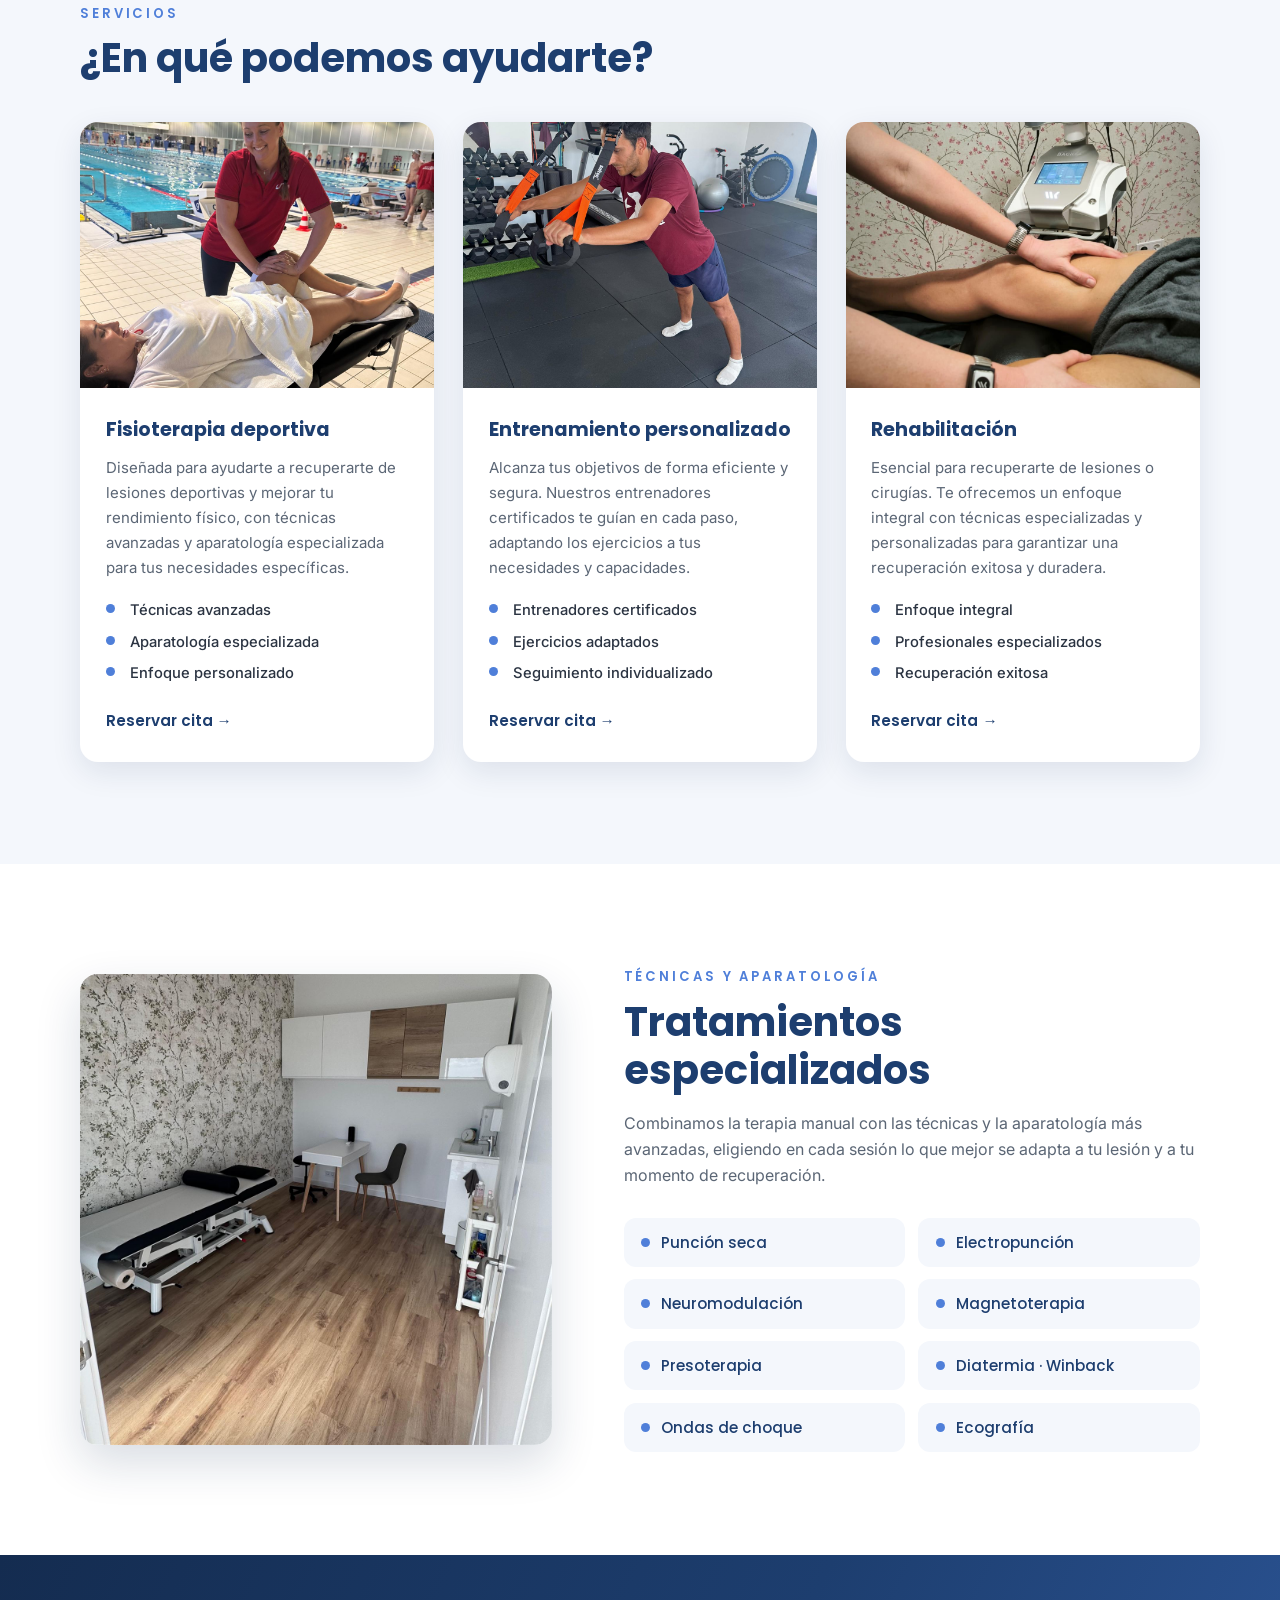
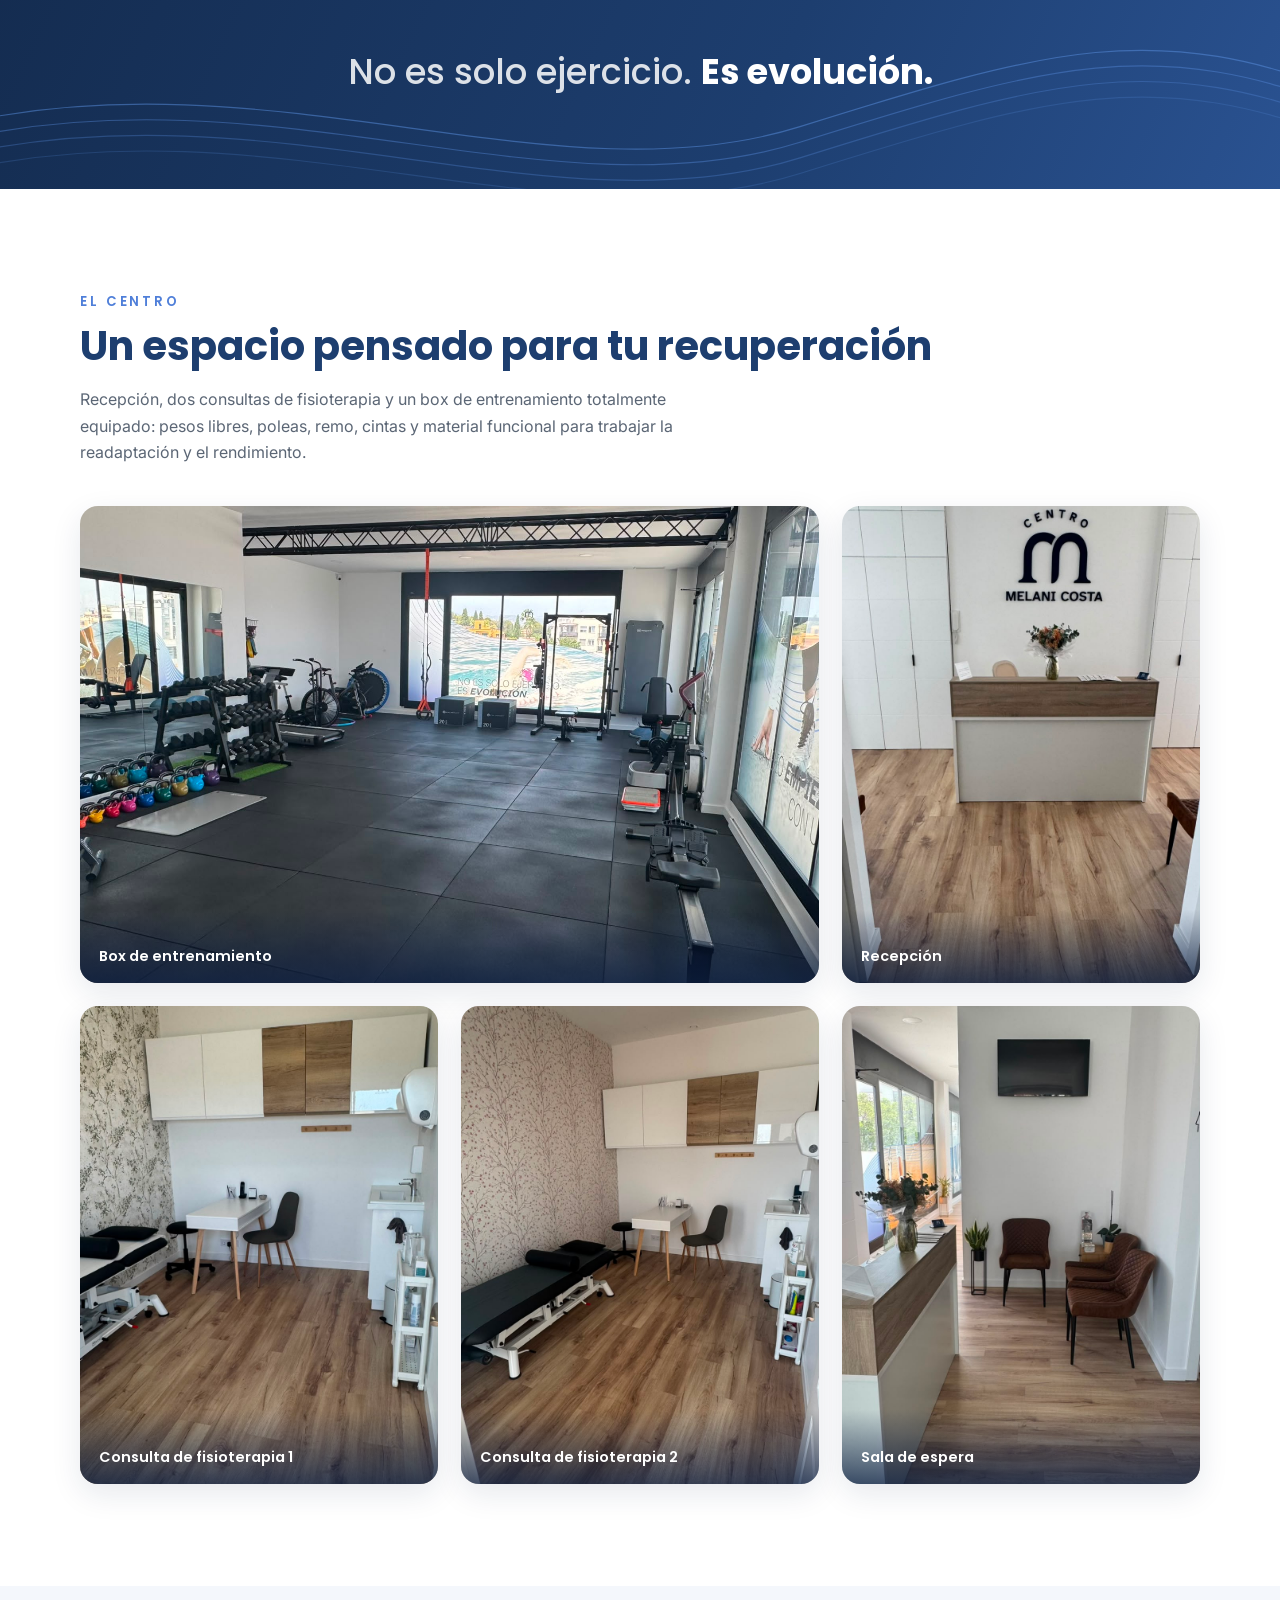
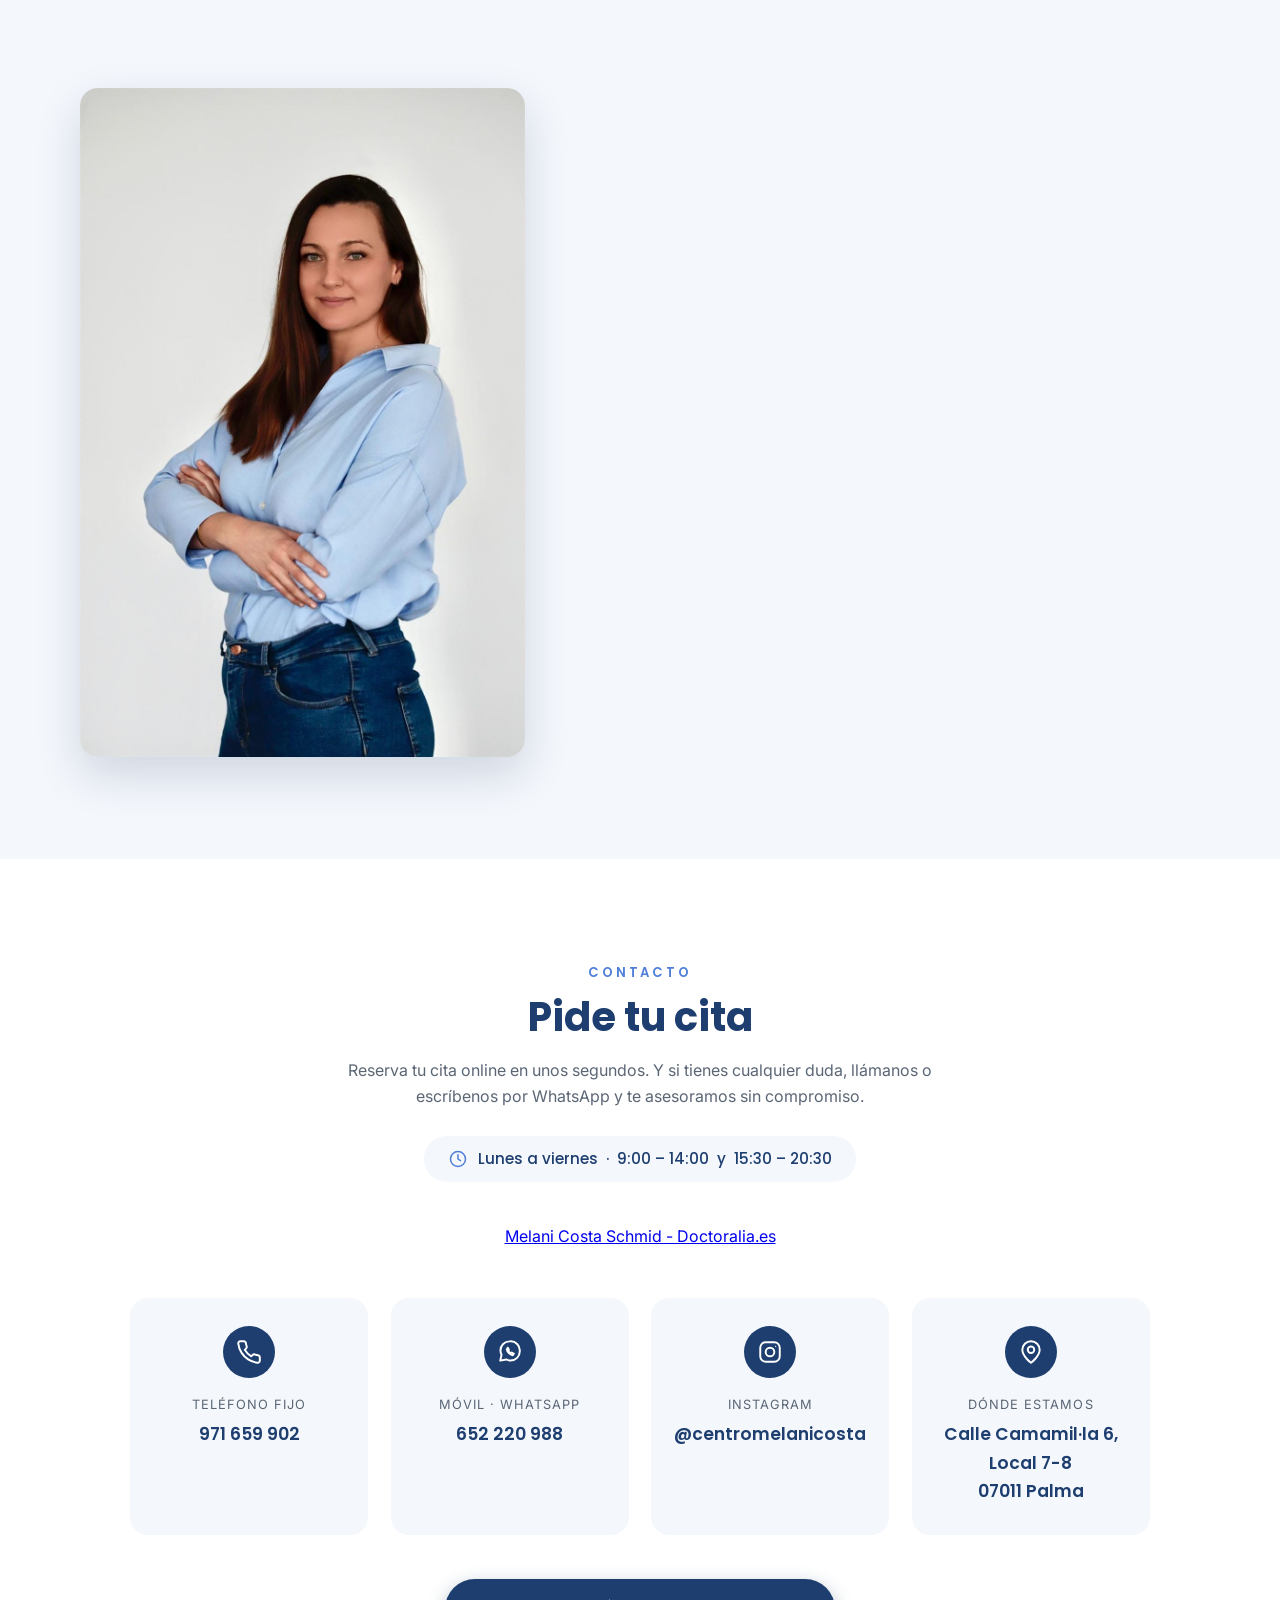
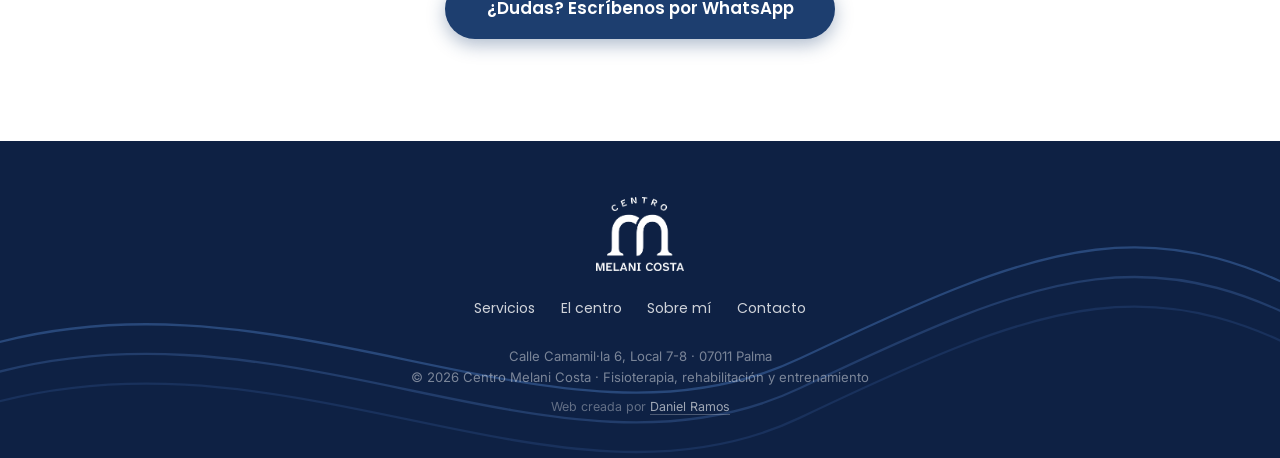
==== commit 55c067bf: "Added credits" ====
--- a/index.html
+++ b/index.html
@@ -13,7 +13,7 @@
   <link rel="preconnect" href="https://fonts.googleapis.com">
   <link rel="preconnect" href="https://fonts.gstatic.com" crossorigin>
   <link href="https://fonts.googleapis.com/css2?family=Poppins:wght@500;600;700&family=Inter:wght@400;500;600&display=swap" rel="stylesheet">
-  <link rel="stylesheet" href="css/styles.css?v=4">
+  <link rel="stylesheet" href="css/styles.css?v=5">
   <script type="application/ld+json">
   {
     "@context": "https://schema.org",
@@ -352,6 +352,7 @@
       </nav>
       <p class="footer__copy">Calle Camamil·la 6, Local 7-8 · 07011 Palma</p>
       <p class="footer__copy">© <span id="year">2026</span> Centro Melani Costa · Fisioterapia, rehabilitación y entrenamiento</p>
+      <p class="footer__credit">Web creada por <a href="https://www.linkedin.com/in/daniel-ramos-hoogwout/" target="_blank" rel="noopener">Daniel Ramos</a></p>
     </div>
   </footer>
 
--- a/css/styles.css
+++ b/css/styles.css
@@ -671,6 +671,20 @@
   color: rgba(255, 255, 255, 0.45);
 }
 
+.footer__credit {
+  margin-top: 0.5rem;
+  font-size: 0.78rem;
+  color: rgba(255, 255, 255, 0.35);
+}
+
+.footer__credit a {
+  color: rgba(255, 255, 255, 0.6);
+  text-decoration: none;
+  border-bottom: 1px solid rgba(255, 255, 255, 0.25);
+}
+
+.footer__credit a:hover { color: var(--white); border-bottom-color: var(--white); }
+
 /* ==========================================================================
    Animaciones de aparición
    ========================================================================== */
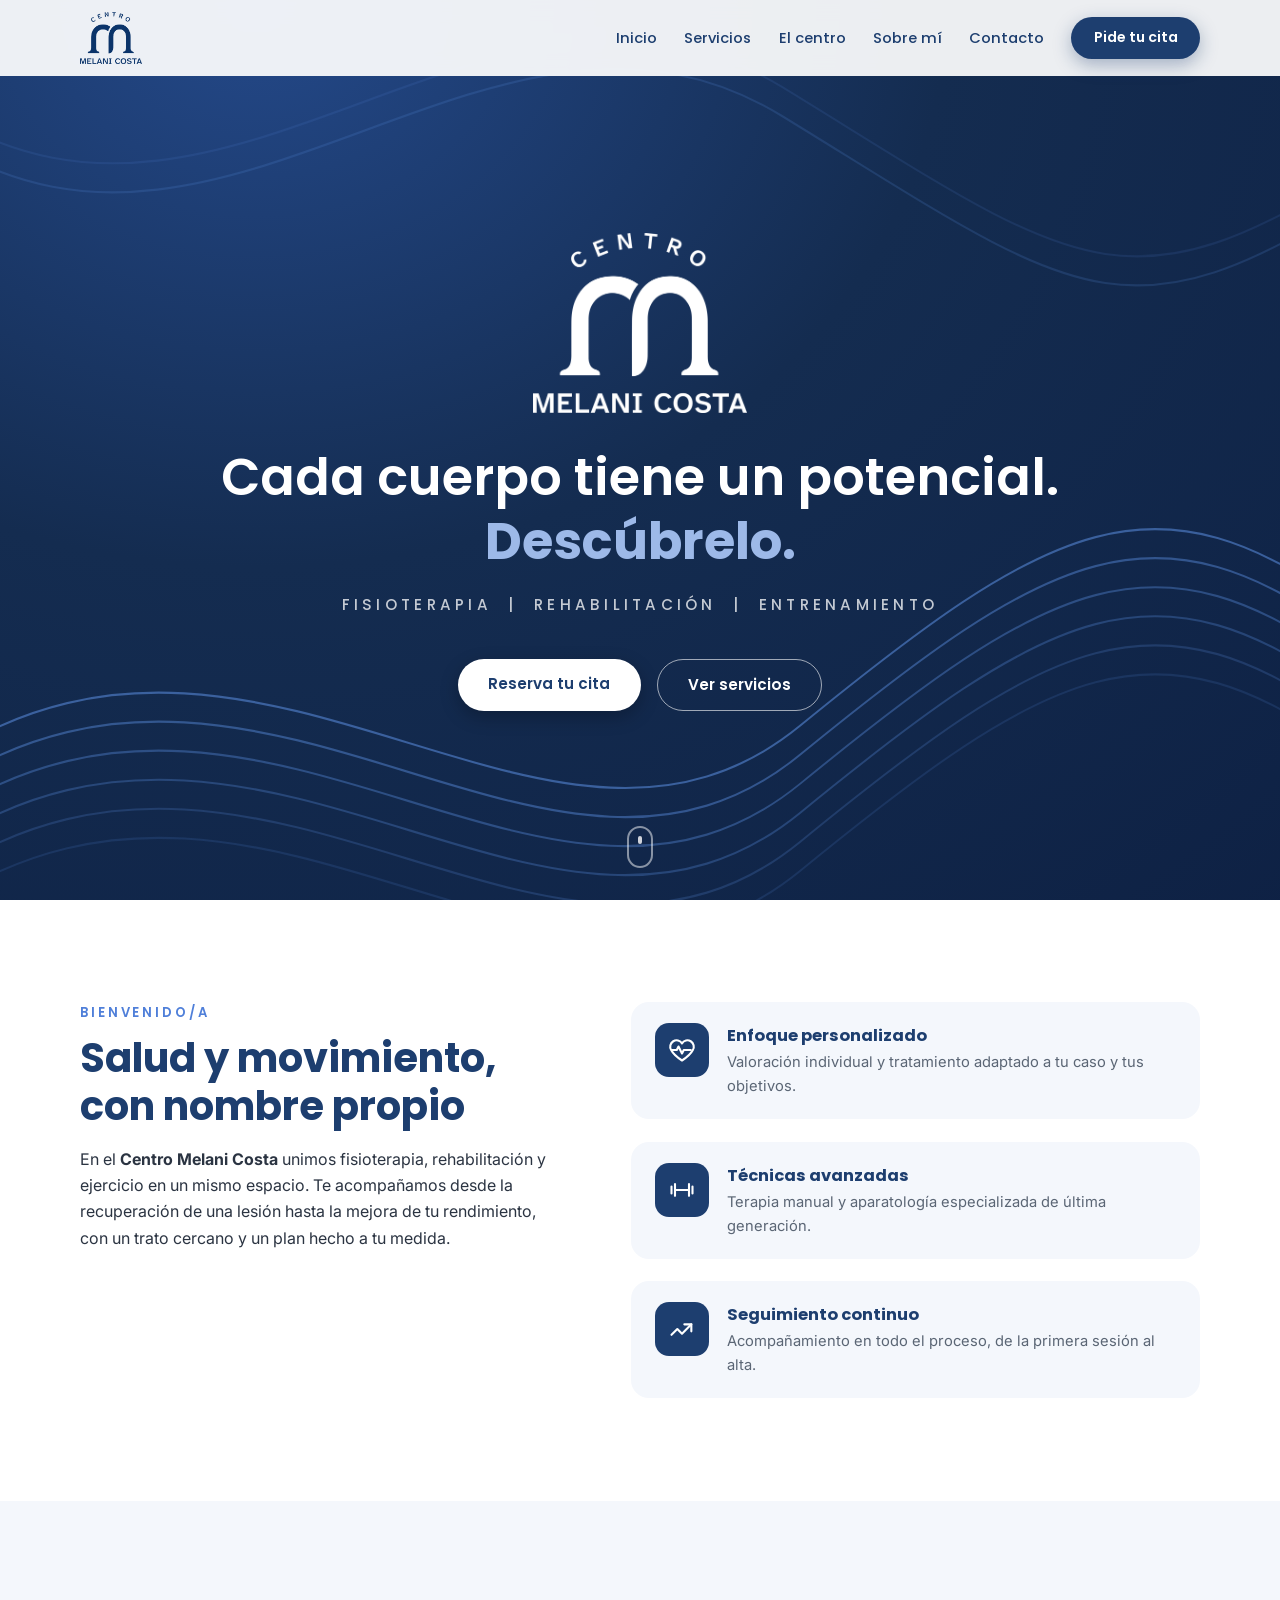
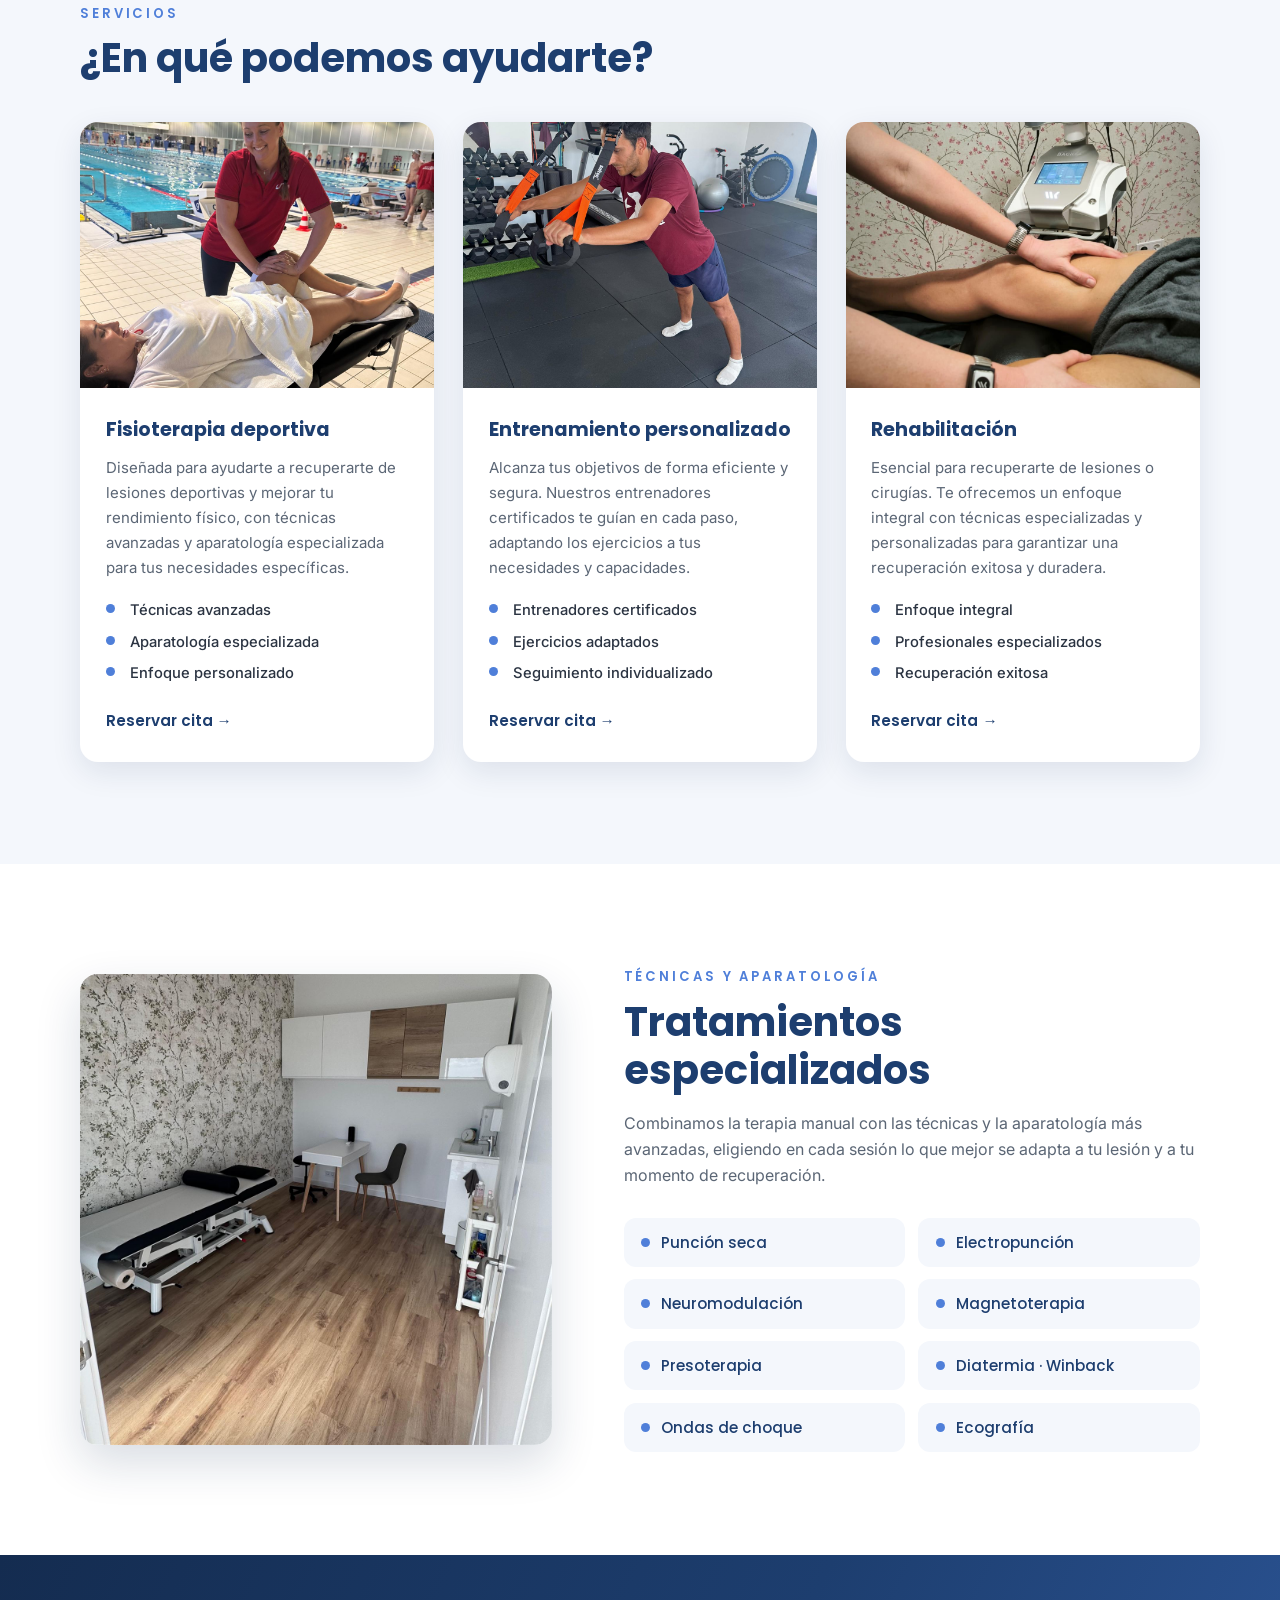
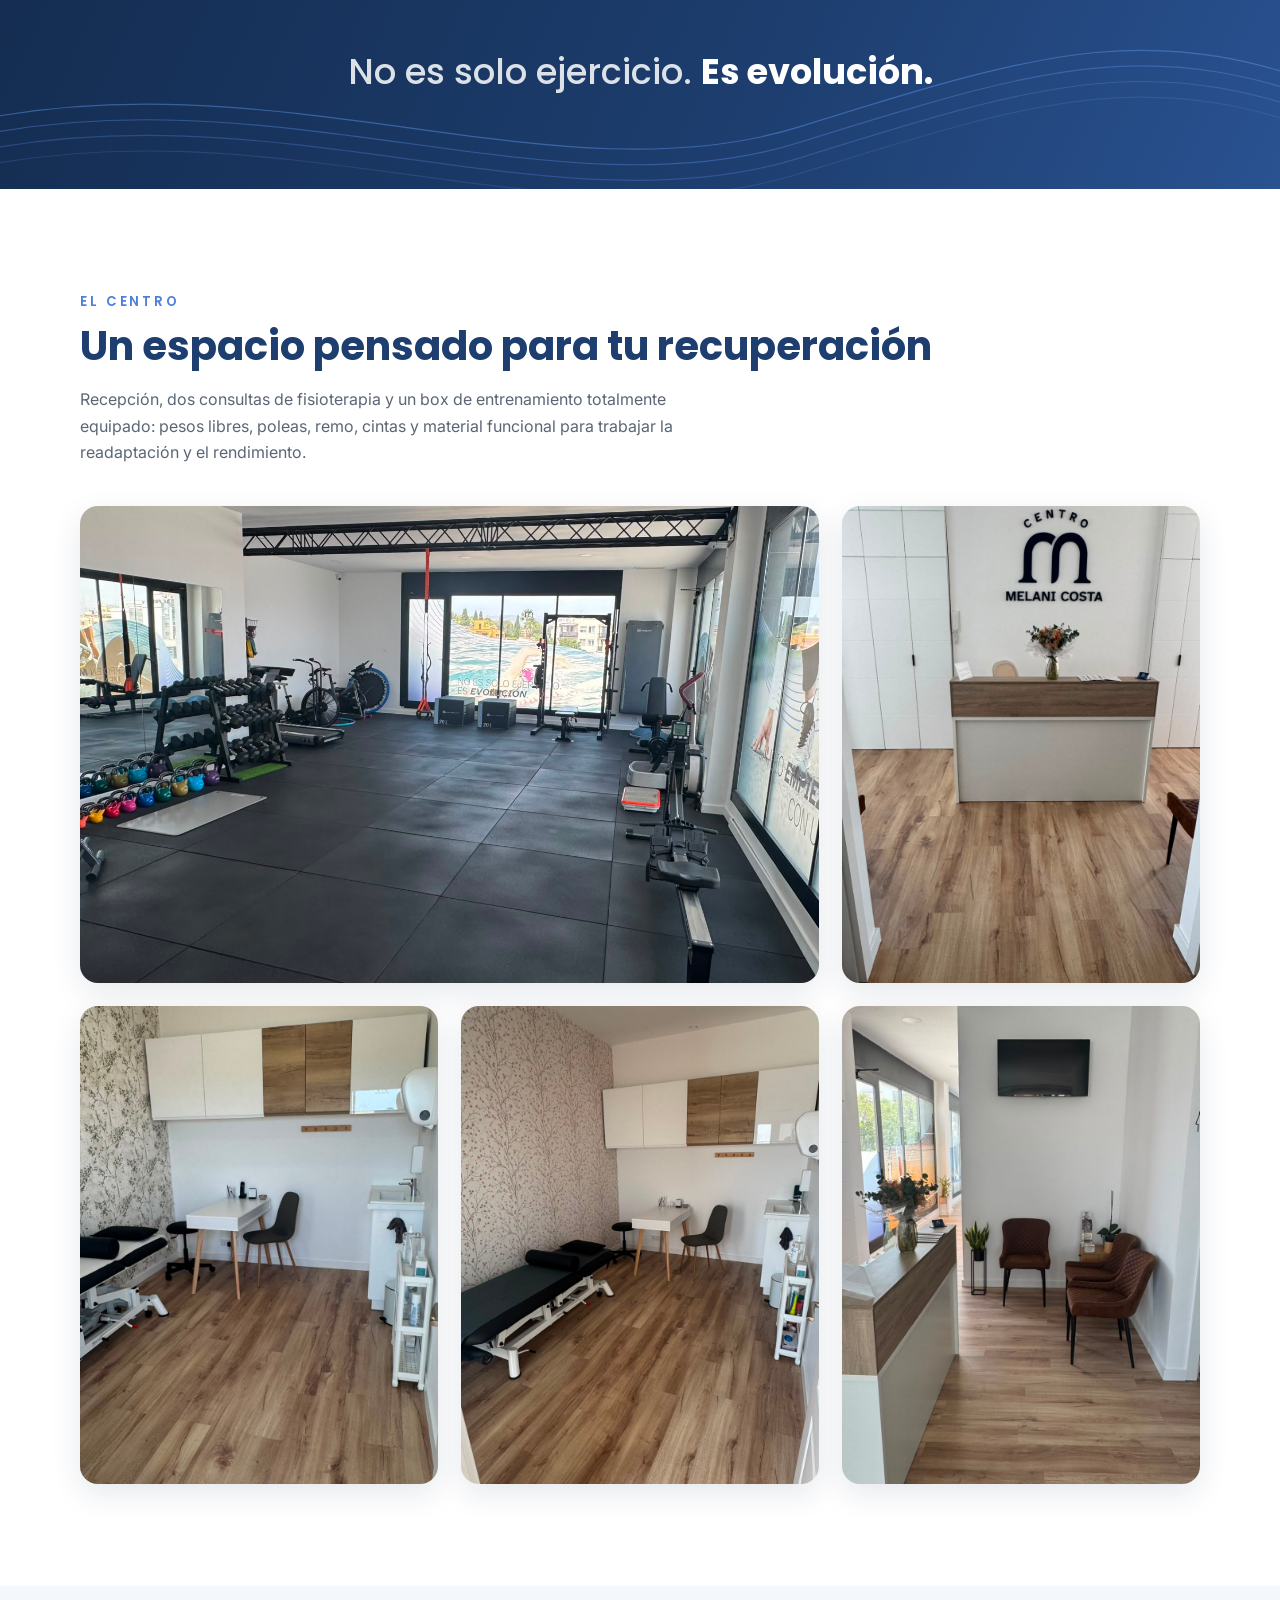
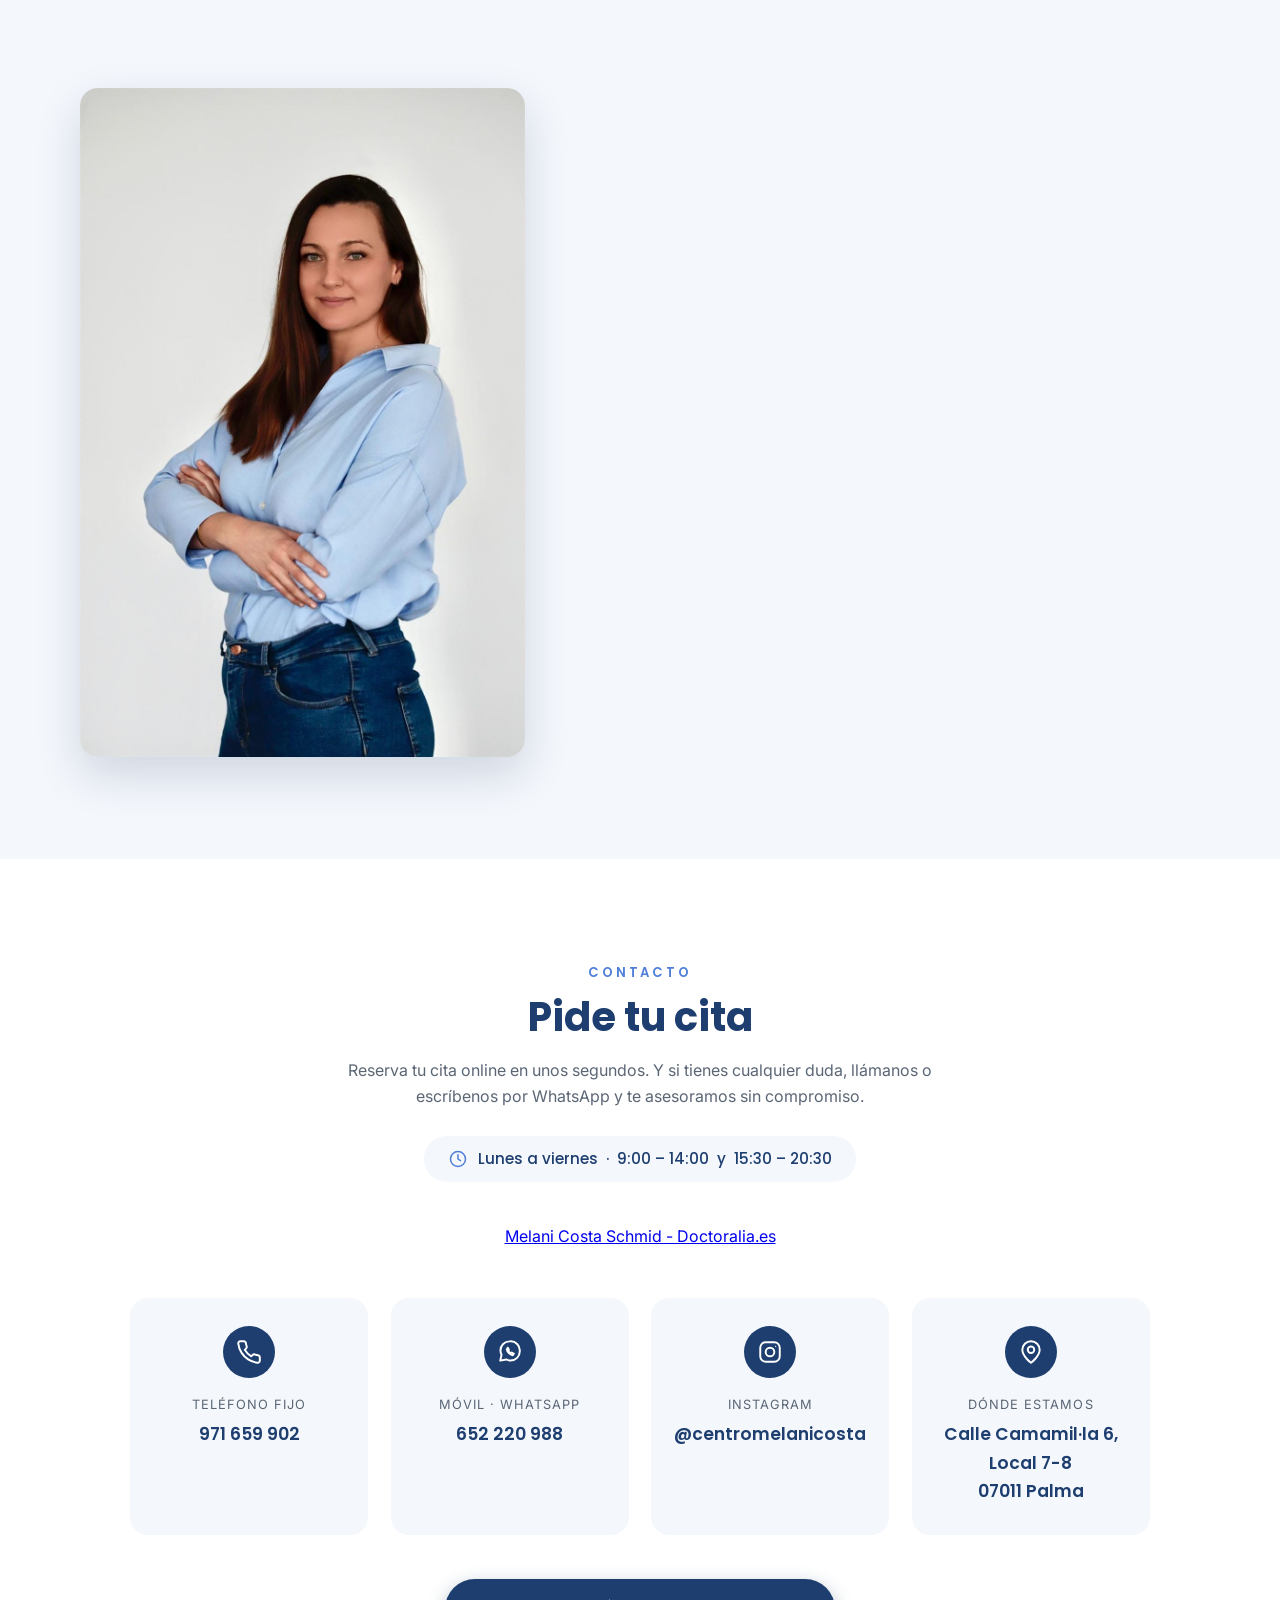
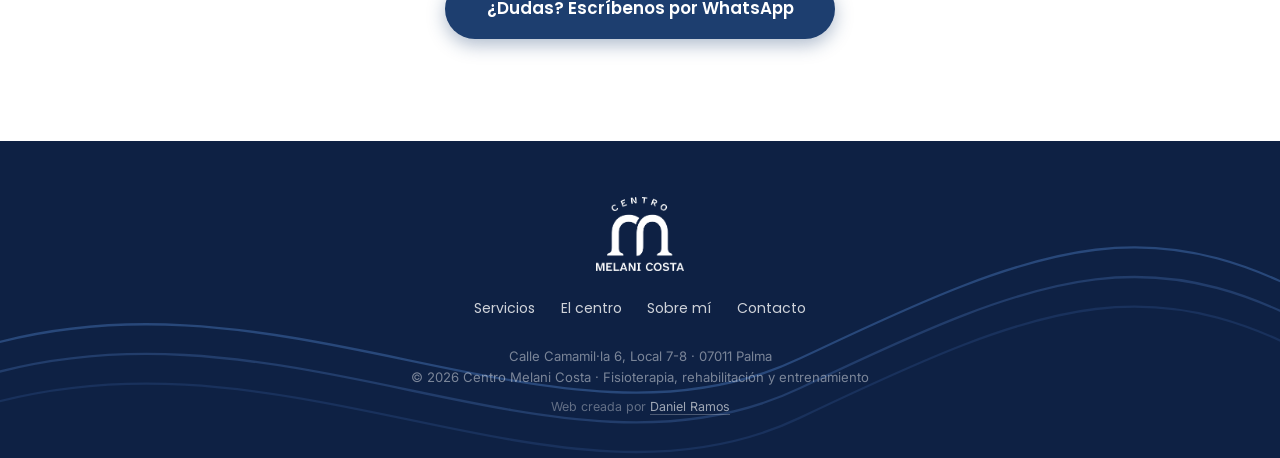
==== commit 6c2e52f7: "removed picture footer text" ====
--- a/index.html
+++ b/index.html
@@ -13,7 +13,7 @@
   <link rel="preconnect" href="https://fonts.googleapis.com">
   <link rel="preconnect" href="https://fonts.gstatic.com" crossorigin>
   <link href="https://fonts.googleapis.com/css2?family=Poppins:wght@500;600;700&family=Inter:wght@400;500;600&display=swap" rel="stylesheet">
-  <link rel="stylesheet" href="css/styles.css?v=5">
+  <link rel="stylesheet" href="css/styles.css?v=6">
   <script type="application/ld+json">
   {
     "@context": "https://schema.org",
@@ -30,6 +30,7 @@
       "addressRegion": "Illes Balears",
       "addressCountry": "ES"
     },
+    "hasMap": "https://www.google.com/maps?q=Centro+Melani+Costa,+Carrer+de+la+Camamilla,+6,+Loc+7-8,+07011+Palma&ftid=0x12978d215b5f12d3:0xa11db86c21ddbae8",
     "openingHoursSpecification": [
       {
         "@type": "OpeningHoursSpecification",
@@ -242,23 +243,23 @@
         <div class="center__gallery">
           <figure class="center__item center__item--wide reveal">
             <img src="assets/img/box-gym.jpg" alt="Box de entrenamiento del centro con pesos libres, remo y máquinas" loading="lazy">
-            <figcaption>Box de entrenamiento</figcaption>
+            
           </figure>
           <figure class="center__item reveal">
             <img src="assets/img/recepcion.jpg" alt="Recepción del Centro Melani Costa con el logo en la pared" loading="lazy">
-            <figcaption>Recepción</figcaption>
+            
           </figure>
           <figure class="center__item reveal">
             <img src="assets/img/consulta-verde.jpg" alt="Consulta de fisioterapia 1, con camilla de tratamiento" loading="lazy">
-            <figcaption>Consulta de fisioterapia 1</figcaption>
+            
           </figure>
           <figure class="center__item reveal">
             <img src="assets/img/consulta-rosa.jpg" alt="Consulta de fisioterapia 2, con camilla y zona de trabajo" loading="lazy">
-            <figcaption>Consulta de fisioterapia 2</figcaption>
+            
           </figure>
           <figure class="center__item reveal">
             <img src="assets/img/sala-espera.jpg" alt="Sala de espera del centro" loading="lazy">
-            <figcaption>Sala de espera</figcaption>
+            
           </figure>
         </div>
       </div>
@@ -316,7 +317,7 @@
             <span class="contact__label">Instagram</span>
             <span class="contact__value">@centromelanicosta</span>
           </a>
-          <a class="contact__item reveal" href="https://www.google.com/maps/search/?api=1&query=Calle%20Camamil%C2%B7la%206%2C%2007011%20Palma%2C%20Espa%C3%B1a" target="_blank" rel="noopener">
+          <a class="contact__item reveal" href="https://www.google.com/maps?q=Centro+Melani+Costa,+Carrer+de+la+Camamilla,+6,+Loc+7-8,+07011+Palma&ftid=0x12978d215b5f12d3:0xa11db86c21ddbae8" target="_blank" rel="noopener">
             <span class="contact__icon" aria-hidden="true">
               <svg viewBox="0 0 24 24" fill="none" stroke="currentColor" stroke-width="1.8" stroke-linecap="round" stroke-linejoin="round"><path d="M20 10c0 6-8 12-8 12s-8-6-8-12a8 8 0 0 1 16 0z"/><circle cx="12" cy="10" r="3"/></svg>
             </span>
--- a/css/styles.css
+++ b/css/styles.css
@@ -514,17 +514,6 @@
 
 .center__item:hover img { transform: scale(1.04); }
 
-.center__item figcaption {
-  position: absolute;
-  inset: auto 0 0 0;
-  padding: 2.2rem 1.2rem 0.9rem;
-  background: linear-gradient(to top, rgba(14, 33, 68, 0.75), transparent);
-  font-family: var(--font-head);
-  font-weight: 600;
-  font-size: 0.9rem;
-  color: var(--white);
-}
-
 /* ==========================================================================
    Sobre mí
    ========================================================================== */
